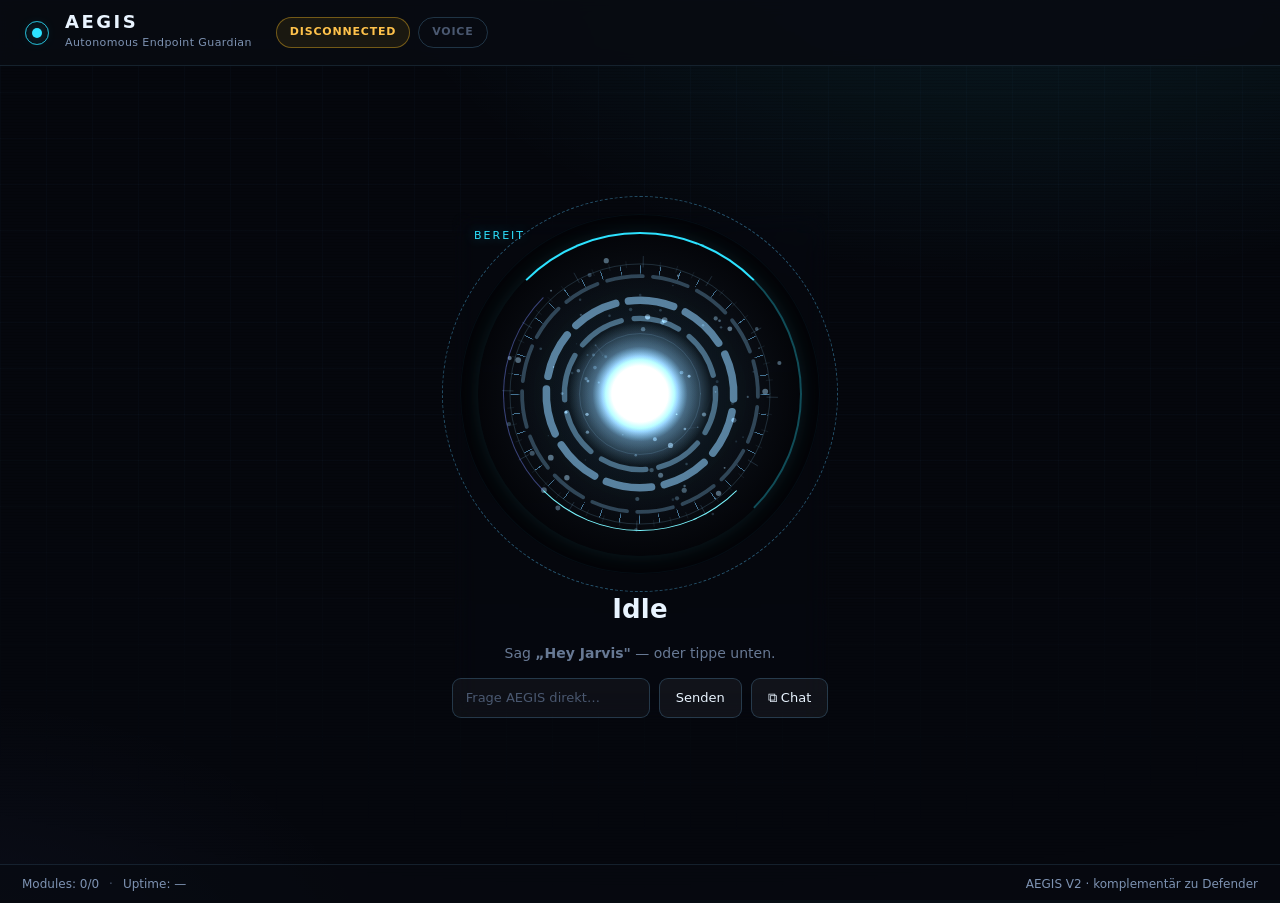
==== aegis2/ui/web/index.html @ 2401f527 "v2.6.16: Vitals nicht mehr kosmetisch wackeln lassen (war unehrlich) Die System-Vitals hatten ein zu" ====
<!DOCTYPE html>
<html lang="de">
<head>
<meta charset="utf-8">
<title>AEGIS</title>
<meta name="viewport" content="width=device-width, initial-scale=1">
<!--
  CSP lockdown: nur lokale Skripte/Styles/Images. Kein Remote-Fetch.
  Hinweis: 'frame-ancestors' wirkt nur als HTTP-Header (vom QtWebEngine
  oder einem Server gesetzt), nicht als <meta> — daher hier weggelassen.
  'file:' ist drin für lokales Browser-Preview (außerhalb der WebView),
  in der echten WebView läuft index.html aus QRC und 'file:' wird nicht
  benötigt.
-->
<meta http-equiv="Content-Security-Policy" content="
  default-src 'none';
  script-src 'self' qrc: file:;
  style-src  'self' 'unsafe-inline' file:;
  img-src    'self' data: blob: file:;
  font-src   'self' data:;
  connect-src 'self' qrc:;
  base-uri 'none';
  form-action 'none';
">
<meta http-equiv="X-Content-Type-Options" content="nosniff">
<meta name="referrer" content="no-referrer">
<link rel="stylesheet" href="style.css?v=273">
<link rel="stylesheet" href="mobile_fix.css?v=5">
<script src="qrc:///qtwebchannel/qwebchannel.js"></script>
</head>
<body class="mode-orb">

<!-- ===== Erststart-Overlay: Modell-Laden mit Fortschritt (sichtbar NUR wenn Modelle fehlen) ===== -->
<div id="boot-overlay" hidden>
  <div class="boot-card">
    <div class="boot-ring" aria-hidden="true"></div>
    <div class="boot-title">AEGIS startet</div>
    <div class="boot-stage" id="boot-stage">Initialisiere …</div>
    <div class="boot-track"><div class="boot-bar" id="boot-bar"></div></div>
    <div class="boot-pct" id="boot-pct"></div>
    <div class="boot-hint">Beim ersten Start lade ich meine KI-Modelle. Danach starte ich
      einmal sauber neu — du musst nichts tun.</div>
  </div>
</div>

<div id="app">

  <!-- ===== Header ===== -->
  <header class="topbar">
    <div class="brand">
      <div class="brand-mark" aria-hidden="true">
        <span class="mark-pulse"></span>
        <span class="mark-pulse mark-pulse-delay"></span>
        <span class="mark-core"></span>
      </div>
      <div class="brand-text">
        <h1>AEGIS</h1>
        <span class="muted">Autonomous Endpoint Guardian</span>
      </div>
    </div>

    <nav class="tabs dock" role="tablist">
      <button class="tab is-active" data-tab="voice" title="Assistent — Orb-Heimansicht">◎ Assistent</button>
      <button class="tab" data-tab="dashboard" title="Dashboard & Vitals">▤ Dashboard</button>
      <button class="tab" data-tab="threats" title="Bedrohungen">⚠ Threats</button>
      <button class="tab" data-tab="scan" title="System-Scan">◴ Scan</button>
      <button class="tab" data-tab="quarantine" title="Quarantäne">⛓ Quarantine</button>
      <button class="tab" data-tab="network" title="Netzwerk">⇄ Network</button>
      <button class="tab" data-tab="sentinel" title="USB / Sentinel">⛨ Sentinel</button>
      <button class="tab" data-tab="memory" title="Gedächtnis">◈ Memory</button>
      <button class="tab" data-tab="settings" title="Einstellungen">⚙ Settings</button>
    </nav>

    <div class="status-cluster">
      <div id="conn-pill" class="pill pill-warn">DISCONNECTED</div>
      <div id="integrity-pill" class="pill pill-mute" title="Selbst-Integrität: prüft, ob die AEGIS.exe unverändert ist">⛨ …</div>
      <div id="voice-pill" class="pill pill-mute" title="Wake-word listener">VOICE</div>
    </div>
  </header>

  <!-- ===== Views ===== -->
  <main class="views">

    <!-- Dashboard -->
    <section class="view" data-view="dashboard">
      <div class="hud-hero">
        <div class="reactor" aria-hidden="true"><i class="r3"></i><i class="r1"></i><i class="r2"></i><i class="core"></i></div>
        <div class="hud-hero-text">
          <div class="hud-hero-title">SYSTEM <span class="hud-on">ONLINE</span></div>
          <div class="hud-hero-sub">AEGIS · Autonomous Endpoint Guardian — Echtzeit-Schutz aktiv, KI bereit</div>
          <div class="hud-bar"><span></span></div>
        </div>
        <div class="hud-clock" aria-hidden="true">
          <div class="hud-time mono" id="hud-time">--:--:--</div>
          <div class="hud-date mono" id="hud-date">—</div>
          <div class="hud-meta mono">⛨ SECURE · 🔒 ENCRYPTED</div>
        </div>
      </div>
      <div class="card vitals-card">
        <div class="card-head"><h2>System Vitals</h2><span class="muted mono">● live</span></div>
        <div class="vitals">
          <div class="vital" data-vital="schutz"><span class="vital-label">Schutz-Kern</span><span class="vital-bar"><i></i></span><span class="vital-val mono">—</span></div>
          <div class="vital" data-vital="wacht"><span class="vital-label">Wachsamkeit</span><span class="vital-bar"><i></i></span><span class="vital-val mono">—</span></div>
          <div class="vital" data-vital="wissen"><span class="vital-label">Wissens-Index</span><span class="vital-bar"><i></i></span><span class="vital-val mono">—</span></div>
          <div class="vital" data-vital="netz"><span class="vital-label">Netz-Aktivität</span><span class="vital-bar"><i></i></span><span class="vital-val mono">—</span></div>
          <div class="vital" data-vital="bedrohung"><span class="vital-label">Bedrohungslage</span><span class="vital-bar"><i></i></span><span class="vital-val mono">—</span></div>
        </div>
      </div>
      <div class="stat-grid">
        <div class="stat-tile">
          <div class="stat-label">Events / 24h</div>
          <div class="stat-value" id="stat-events">—</div>
        </div>
        <div class="stat-tile">
          <div class="stat-label">Threats / 24h</div>
          <div class="stat-value stat-warn" id="stat-threats">—</div>
        </div>
        <div class="stat-tile">
          <div class="stat-label">Quarantine pending</div>
          <div class="stat-value" id="stat-pending">—</div>
        </div>
        <div class="stat-tile">
          <div class="stat-label">Domains blocked</div>
          <div class="stat-value stat-ok" id="stat-domains">—</div>
        </div>
      </div>

      <div class="card" id="dev-card">
        <div class="card-head">
          <h2>Meine Entwicklung</h2>
          <span class="muted" id="dev-since">Lernstand …</span>
        </div>
        <ul class="dev-list" id="dev-list">
          <li class="empty">Lade Lernstand …</li>
        </ul>
      </div>

      <div class="card debug-card">
        <div class="card-head">
          <h2>Live Debug Stream</h2>
          <div class="debug-controls">
            <span class="muted" id="debug-rate">0 ev/s · 0 frames</span>
            <select id="debug-sev" title="Min severity">
              <option value="">all</option>
              <option value="INFO">INFO+</option>
              <option value="WARN">WARN+</option>
              <option value="THREAT">THREAT+</option>
              <option value="CRITICAL">CRITICAL</option>
            </select>
            <select id="debug-source" title="Source module">
              <option value="">all sources</option>
            </select>
            <input id="debug-search" placeholder="grep…">
            <button class="btn-ghost" id="debug-pause" title="Pause auto-scroll">⏸</button>
            <button class="btn-ghost" id="debug-clear" title="Clear stream">⌫</button>
            <button class="btn-ghost" id="debug-copy" title="Copy visible">⧉</button>
          </div>
        </div>
        <pre class="debug-log" id="debug-log" tabindex="0"></pre>
      </div>

      <div class="card">
        <div class="card-head">
          <h2>Recent Threats</h2>
          <button class="btn-ghost" id="threats-clear">Clear view</button>
        </div>
        <ol class="thread" id="threats-list">
          <li class="empty">Noch keine Bedrohungen registriert.</li>
        </ol>
      </div>
    </section>

    <!-- Threats -->
    <section class="view" data-view="threats">
      <div class="card">
        <div class="card-head">
          <h2>Event Stream</h2>
          <div class="filters">
            <select id="filter-severity">
              <option value="">All severities</option>
              <option value="INFO">Info</option>
              <option value="WARN">Warn</option>
              <option value="THREAT">Threat</option>
              <option value="CRITICAL">Critical</option>
            </select>
            <select id="filter-category">
              <option value="">All categories</option>
              <option value="FILE">File</option>
              <option value="PROCESS">Process</option>
              <option value="NETWORK">Network</option>
              <option value="URL">URL</option>
              <option value="DNS">DNS</option>
              <option value="SYSTEM">System</option>
            </select>
            <input id="filter-search" placeholder="Suche…">
          </div>
        </div>
        <ol class="thread thread-tight" id="events-list"></ol>
      </div>
    </section>

    <!-- Full-System-Scan -->
    <section class="view" data-view="scan">
      <div class="card">
        <div class="card-head">
          <h2>Full-System-Scan</h2>
          <div class="scan-controls">
            <button class="btn btn-primary" id="scan-start">▶ Scan starten</button>
            <button class="btn-ghost" id="scan-cancel" disabled>■ Abbrechen</button>
            <select id="scan-filter-verdict">
              <option value="">alle Verdicts</option>
              <option value="block">nur BLOCK</option>
              <option value="warn">nur WARN</option>
              <option value="unknown">nur UNKNOWN</option>
              <option value="clean">nur CLEAN</option>
            </select>
            <select id="scan-filter-kind">
              <option value="">alle Locations</option>
              <option value="registry_run">Registry Run</option>
              <option value="startup_folder">Startup</option>
              <option value="scheduled_task">Scheduled Task</option>
              <option value="service">Service</option>
              <option value="temp">Temp/AppData</option>
              <option value="browser_ext">Browser-Extension</option>
              <option value="wmi_subscription">WMI Subscription</option>
            </select>
          </div>
        </div>

        <div class="scan-progress">
          <div class="scan-bar"><div class="scan-bar-fill" id="scan-bar-fill"></div></div>
          <div class="scan-stats">
            <span><b id="scan-stat-total">0</b> items</span>
            <span class="stat-threat"><b id="scan-stat-block">0</b> block</span>
            <span class="stat-warn"><b id="scan-stat-warn">0</b> warn</span>
            <span class="muted"><b id="scan-stat-locs">0</b> Locations</span>
            <span class="muted" id="scan-stat-phase">—</span>
          </div>
        </div>

        <table class="table table-scan">
          <thead>
            <tr>
              <th style="width:90px">Verdict</th>
              <th style="width:140px">Location</th>
              <th>Name</th>
              <th>Value / Path</th>
              <th>Reasons</th>
              <th style="width:80px">Action</th>
            </tr>
          </thead>
          <tbody id="scan-tbody">
            <tr class="empty"><td colspan="6">Noch kein Scan gelaufen. Knopf oben.</td></tr>
          </tbody>
        </table>
      </div>
    </section>

    <!-- Quarantine -->
    <section class="view" data-view="quarantine">
      <div class="card">
        <div class="card-head"><h2>Quarantine</h2><button class="btn-ghost btn-sm" id="quar-reload">↻ Aktualisieren</button></div>
        <table class="table">
          <thead>
            <tr><th>Datei</th><th>Hash</th><th>Reason</th><th>Quarantined</th><th></th></tr>
          </thead>
          <tbody id="quarantine-tbody">
            <tr class="empty"><td colspan="5">Pending: 0</td></tr>
          </tbody>
        </table>
      </div>
    </section>

    <!-- Network -->
    <section class="view" data-view="network">
      <div class="card">
        <div class="card-head">
          <h2>Live Network</h2>
          <input id="net-search" placeholder="Prozess / IP / Port">
        </div>
        <table class="table table-network">
          <thead>
            <tr><th>Prozess</th><th>PID</th><th>Aktiv</th><th>Unique</th><th>Top Remote</th><th>Listen</th></tr>
          </thead>
          <tbody id="net-tbody"></tbody>
        </table>
      </div>
    </section>

    <!-- Sentinel (Phase 5 — Driver / USB / Keylog) -->
    <section class="view" data-view="sentinel">
      <div class="sentinel-grid">

        <!-- ---------- Drivers ---------- -->
        <div class="card">
          <div class="card-head">
            <h2>Kernel-Driver</h2>
            <button class="btn btn-ghost btn-sm" id="driver-rescan">Rescan</button>
          </div>
          <p class="muted" style="margin:0 0 12px;">
            Unsigned/Expired/Hash-mismatched Treiber werden hier gelistet.
            Drittanbieter-Driver werden 1x bei erster Sichtung gemeldet.
          </p>
          <table class="table table-driver">
            <thead>
              <tr>
                <th>Name</th>
                <th>Status</th>
                <th>Signer</th>
                <th>State</th>
              </tr>
            </thead>
            <tbody id="driver-tbody">
              <tr><td colspan="4" class="muted">Lade…</td></tr>
            </tbody>
          </table>
        </div>

        <!-- ---------- USB ---------- -->
        <div class="card">
          <div class="card-head">
            <h2>USB-Devices</h2>
            <span class="muted" id="usb-count">—</span>
          </div>
          <p class="muted" style="margin:0 0 12px;">
            BadUSB/Rubber-Ducky-Verdacht bei Composite-Devices (Storage+Keyboard).
            VID/PID-Blocklist: <strong id="usb-blocklist-count">0</strong> Einträge.
          </p>
          <table class="table table-usb">
            <thead>
              <tr>
                <th>Name</th>
                <th>Class</th>
                <th>VID:PID</th>
                <th></th>
              </tr>
            </thead>
            <tbody id="usb-tbody">
              <tr><td colspan="4" class="muted">Lade…</td></tr>
            </tbody>
          </table>
          <div class="usb-blocker">
            <input id="usb-block-vid" placeholder="VID (z.B. 046D)" maxlength="4">
            <input id="usb-block-pid" placeholder="PID (z.B. C534)" maxlength="4">
            <button class="btn btn-ghost btn-sm" id="usb-block-add">Blocken</button>
          </div>
        </div>

        <!-- ---------- Keylog ---------- -->
        <div class="card">
          <div class="card-head">
            <h2>Keylogger-Detection</h2>
            <span class="muted" id="keylog-suspect-count">0 suspects</span>
          </div>
          <p class="muted" style="margin:0 0 12px;">
            Heuristik: Hidden+Persistent Prozesse mit Input-Relevanz.
            Eigene Prozess-Namen können auf Blocklist gesetzt werden.
          </p>
          <ul class="suspect-list" id="keylog-tbody">
            <li class="muted">Lade…</li>
          </ul>
          <div class="keylog-blocker">
            <input id="keylog-add-name" placeholder="Prozess-Name (z.B. badtool.exe)" maxlength="64">
            <button class="btn btn-ghost btn-sm" id="keylog-add-btn">Blocken</button>
          </div>
        </div>

      </div>
    </section>

    <!-- Voice / Cognition — Orb-Heimansicht (Single-Screen-Default) -->
    <section class="view is-active" data-view="voice">
      <div class="card cognition-hero">
        <div class="brain-stage" id="brain-stage">
          <canvas id="brain-canvas" aria-label="AEGIS Cognition Sphere"></canvas>
          <span class="orb-ticks" aria-hidden="true"></span>
          <span class="orb-ring r-dash" aria-hidden="true"></span>
          <span class="orb-ring r-seg" aria-hidden="true"></span>
          <span class="orb-ring r-seg2" aria-hidden="true"></span>
          <div class="brain-overlay" id="brain-overlay">
            <span class="brain-overlay-label">COGNITION</span>
          </div>
        </div>
        <div class="voice-state">
          <h2 id="voice-status">Idle</h2>
          <p class="muted">Sag <strong>„Hey Jarvis"</strong> — oder tippe unten.</p>
          <div class="voice-history" id="voice-history"></div>
          <div class="voice-transcript" id="voice-transcript">—</div>
          <div class="voice-input">
            <input id="voice-text" placeholder="Frage AEGIS direkt…">
            <button class="btn" id="voice-send">Senden</button>
            <button class="btn" id="voice-stop" title="Sprachausgabe abbrechen" style="display:none;">⏹</button>
            <button class="btn" id="chat-copy-all" title="Ganzen Chat kopieren">⧉ Chat</button>
          </div>
        </div>
      </div>
      <div class="card">
        <div class="card-head"><h2>Verfügbare Kommandos</h2></div>
        <ul class="cmd-list">
          <li><kbd>"öffne youtube.com"</kbd> · <kbd>"öffne discord"</kbd> — Website/App öffnen oder nach vorne holen</li>
          <li><kbd>"beende spotify"</kbd> — laufende App schließen</li>
          <li><kbd>"spiele <i>…</i>"</kbd> — Spotify-Link/Song abspielen · <kbd>"stoppe die musik"</kbd> · <kbd>"nächster song"</kbd></li>
          <li><kbd>"suche auf spotify <i>musik</i>"</kbd> — direkt in Spotify/YouTube suchen</li>
          <li><kbd>"lerne: <i>…</i>"</kbd> — mit Wissen füttern · <kbd>"was ist <i>…</i>"</kbd> — schlägt selbst nach</li>
          <li><kbd>"lerne von <i>https://…</i>"</kbd> — aus einem Link lernen (Quelle wird geprüft)</li>
          <li><kbd>"speicher das als <i>name</i> <i>https://…</i>"</kbd> — Shortcut, später per <kbd>"spiele <i>name</i>"</kbd></li>
          <li><kbd>"merk dir, dass <i>…</i>"</kbd> — Fakt merken · <kbd>"vergiss alles"</kbd></li>
          <li><kbd>"was hast du gelernt"</kbd> — echte Erkenntnisse · <kbd>"was ist neu"</kbd> — Changelog</li>
          <li><kbd>"wie spät ist es"</kbd> · <kbd>"welches datum"</kbd> — aus der Systemzeit</li>
          <li><kbd>"wie viele CPU-Kerne"</kbd> · <kbd>"welche grafikkarte"</kbd> — Systeminfo</li>
          <li><kbd>"hör ab jetzt auf <i>Jarvis</i>"</kbd> — Weckwort · <kbd>"nenn mich SIR"</kbd> — Anrede</li>
          <li><kbd>"ollama pull qwen2.5:7b"</kbd> — Modell laden + aktivieren</li>
          <li><kbd>"status"</kbd> · <kbd>"scan"</kbd> · <kbd>"ist der scan fertig?"</kbd> · <kbd>"zeig bedrohungen"</kbd> · <kbd>"quarantäne"</kbd></li>
        </ul>
      </div>
      <div class="card">
        <div class="card-head"><h2>Lokale KI (Ollama)</h2>
          <span class="muted" id="ollama-status">—</span>
        </div>
        <p class="muted" style="margin:0 0 10px;">
          Für freie Konversation statt nur Befehle. Läuft <strong>komplett lokal</strong>,
          gratis, kein Schlüssel — keine Daten verlassen deinen PC. Das aktive Modell steht oben rechts.
        </p>
        <button class="btn" id="ollama-install">Lokale KI aktivieren</button>
        <div id="ollama-progress-wrap" style="display:none;margin-top:12px;">
          <div style="height:8px;background:rgba(255,255,255,.08);border-radius:5px;overflow:hidden;">
            <div id="ollama-bar" style="height:100%;width:0%;background:linear-gradient(90deg,#38bdf8,#818cf8);transition:width .3s;"></div>
          </div>
          <span class="muted" id="ollama-stage" style="font-size:12px;display:block;margin-top:6px;"></span>
        </div>
      </div>
    </section>

    <!-- Memory / Gedächtnis -->
    <section class="view" data-view="memory">
      <div class="card">
        <div class="card-head"><h2>Was AEGIS sich gemerkt hat</h2>
          <span class="muted" id="mem-count">—</span>
        </div>
        <p class="muted" style="margin:0 0 12px;">Dauerhaftes, lokales Gedächtnis — bleibt über Neustarts erhalten und verlässt deinen PC nie. Ändern per Sprache: „nenn mich …", „hör ab jetzt auf …", „merk dir, dass …", „vergiss alles".</p>
        <div id="mem-body" class="mem-body">lädt …</div>
      </div>
      <div class="card">
        <div class="card-head"><h2>AEGIS-Brain — Identität &amp; Regeln</h2>
          <span class="muted">wird bei jeder Antwort gelesen</span>
        </div>
        <p class="muted" style="margin:0 0 12px;">Dein „Brain": Identität, Prioritäten, Stimme und Regeln, die JARVIS bei <strong>jeder</strong> Antwort als Persönlichkeits-Vorgabe liest — so startet er nie bei null. Frei editierbar (Markdown). Die fest verdrahteten Sicherheitsregeln bleiben übergeordnet.</p>
        <textarea id="brain-text" class="brain-text" spellcheck="false" placeholder="lädt …"></textarea>
        <div style="margin-top:10px; display:flex; align-items:center; gap:12px;">
          <button class="btn" id="brain-save">Brain speichern</button>
          <span id="brain-status" class="muted"></span>
        </div>
      </div>
    </section>

    <!-- Vision-Thumbnail: klein oben links, zeigt live was AEGIS sieht ("was siehst du") -->
    <div id="vision-thumb" style="display:none">
      <div class="vthumb-head"><span>👁️ Was ich sehe</span><button id="vision-thumb-x" title="Schließen">✕</button></div>
      <img id="vision-thumb-img" alt="Bildschirm-Ausschnitt">
    </div>

    <!-- Vision-Embed: zeigt live, was AEGIS auf dem Bildschirm sieht ("was siehst du") -->
    <section class="view" data-view="vision">
      <div class="card">
        <div class="card-head"><h2>Was ich gerade sehe</h2></div>
        <img id="vision-img" alt="Bildschirm-Ausschnitt" style="width:100%;border-radius:10px;border:1px solid var(--line-2);display:block">
        <p class="muted" style="margin-top:10px;font-size:11.5px">Dieser Screenshot wurde lokal erkannt — meine Beschreibung steht im Chat. Nichts verlässt deinen PC.</p>
      </div>
    </section>

    <!-- Fähigkeiten-/Gedächtnis-Embed: "was kannst du" -->
    <section class="view" data-view="capabilities">
      <div class="card">
        <div class="card-head"><h2>Was AEGIS kann</h2></div>
        <div class="arch" style="grid-template-areas:none;grid-template-columns:1fr 1fr">
          <div class="arch-box"><b>🛡️ Sicherheit</b><span>System-Scan · Bedrohungen · Quarantäne · Echtzeit-Watcher (Prozess/Datei/Netzwerk) · Domain-Blocklist</span></div>
          <div class="arch-box"><b>👁️ Bildschirm sehen</b><span>«was ist das» / «was siehst du» — Screenshot erkennen + bei echter Gefahr warnen</span></div>
          <div class="arch-box"><b>🎙️ Stimme</b><span>«Hey Jarvis» · freihändig · Deutsch (Whisper auf GPU) · spricht zurück</span></div>
          <div class="arch-box"><b>🎵 Medien</b><span>Spotify/YouTube steuern · app-genaue Lautstärke · echter Play/Pause-Status</span></div>
          <div class="arch-box"><b>🌐 Browser</b><span>Tabs öffnen/fokussieren · «was läuft» · Risiko-Links blockieren</span></div>
          <div class="arch-box"><b>🧠 Wissen & Lernen</b><span>«lerne …» · «was ist …» · merkt sich Fakten · Auto-Research im Hintergrund</span></div>
          <div class="arch-box"><b>⚙️ System</b><span>Apps öffnen/schließen · Systeminfo · Embeds · Neustart</span></div>
          <div class="arch-box" style="border-color:var(--acc)"><b>📊 Mein Gedächtnis</b><span id="cap-mem">frag «was hast du gelernt» für Details.</span></div>
        </div>
      </div>
    </section>

    <!-- Architektur-Embed: "wie bist du aufgebaut" -->
    <section class="view" data-view="architecture">
      <div class="card">
        <div class="card-head"><h2>Wie AEGIS aufgebaut ist</h2></div>
        <div class="arch">
          <div class="arch-box arch-percept"><b>Wahrnehmung · Echtzeit</b><span>Prozess-, Datei- &amp; Netzwerk-Watcher · USB-Sentinel — sieht neue Dateien &amp; Prozesse sofort</span></div>
          <div class="arch-box arch-observe"><b>Beobachtbarkeit</b><span>Live-Ereignisse · Status / Lagebericht · Protokolle</span></div>
          <div class="arch-box arch-protect"><b>Schutz · Guardrails</b><span>Blocklist · Quarantäne · Self-Protect · Capability-Gate</span></div>
          <div class="arch-box arch-voice"><b>Stimme &amp; Interaktion</b><span>Whisper-STT (GPU) · edge-TTS · Weckwort · Intent-Router</span></div>
          <div class="arch-core"><span class="arch-core-l">AEGIS</span><span class="arch-core-s">Agentic Core</span></div>
          <div class="arch-box arch-tools"><b>KI &amp; Werkzeuge</b><span>Ollama · Gemma 3 · Browser-Control · Media-Steuerung (SMTC)</span></div>
          <div class="arch-box arch-memory"><b>Gedächtnis &amp; Wissen</b><span>RAG-Wissensbasis · Fakten-Memory · Brain (Persona) · Auto-Research</span></div>
        </div>
        <p class="muted" style="margin-top:14px;font-size:11.5px">Lokal auf deinem PC · komplementär zu Windows Defender. Dieses Embed kannst du ziehen &amp; skalieren — und es leuchtet, wenn ich spreche.</p>
      </div>
    </section>

    <!-- Settings -->
    <section class="view" data-view="settings">
      <div class="card">
        <div class="card-head"><h2>Keys & Integrations</h2></div>
        <div class="form-row">
          <label>VirusTotal API-Key</label>
          <input type="password" id="vt-key" placeholder="optional">
          <div style="margin-top:6px;">
            <button class="btn-ghost" id="vt-test">Key testen</button>
            <span id="vt-status" class="muted"></span>
          </div>
        </div>
        <div class="form-row">
          <label>Anthropic (Claude) API-Key</label>
          <input type="password" id="claude-key" placeholder="sk-ant-…  (DPAPI-encrypted at rest)">
        </div>
        <div class="form-row">
          <label>Picovoice (Wake-Word) Access-Key</label>
          <input type="password" id="pv-key" placeholder="optional">
        </div>
      </div>

      <div class="card">
        <div class="card-head"><h2>Monitoring</h2></div>
        <div class="form-row">
          <label>Auto-Quarantine neue EXEs</label>
          <input type="checkbox" id="auto-q" checked>
        </div>
        <div class="form-row">
          <label>Wake-Word aktiv</label>
          <input type="checkbox" id="wake-active" checked>
        </div>
        <div class="form-row">
          <label>Cloud-STT erlauben (Voice -> Anthropic)</label>
          <input type="checkbox" id="cloud-stt">
        </div>
      </div>

      <div class="card">
        <div class="card-head"><h2>Sprachausgabe</h2></div>
        <div class="form-row">
          <label>Sprachausgabe aktiv (AEGIS spricht)</label>
          <input type="checkbox" id="tts-enabled" checked>
        </div>
        <div class="form-row">
          <label>Freihändig „Hey Jarvis" — reden ohne Knopf (Mikro lauscht lokal)</label>
          <input type="checkbox" id="wake-jarvis">
        </div>
        <div class="form-row">
          <label>Gesprächsmodus — nach einer Antwort kurz weiterhören (Folgefrage ohne „Hey Jarvis")</label>
          <input type="checkbox" id="conv-followup" checked>
        </div>
        <div class="form-row">
          <label>AEGIS-Stimme (neuronal &amp; gratis, online — „System-Stimme" läuft offline)</label>
          <select id="tts-voice">
            <option value="de-DE-ConradNeural">Conrad — männlich, ruhig</option>
            <option value="de-DE-SeraphinaMultilingualNeural">Seraphina — weiblich, sehr natürlich</option>
            <option value="de-DE-FlorianMultilingualNeural">Florian — männlich, locker</option>
            <option value="de-DE-KatjaNeural">Katja — weiblich, klar</option>
            <option value="de-DE-AmalaNeural">Amala — weiblich, warm</option>
            <option value="de-DE-KillianNeural">Killian — männlich, jung</option>
            <option value="de-AT-JonasNeural">Jonas — männlich, österreichisch</option>
            <option value="de-AT-IngridNeural">Ingrid — weiblich, österreichisch</option>
            <option value="de-CH-JanNeural">Jan — männlich, schweizerisch</option>
            <option value="de-CH-LeniNeural">Leni — weiblich, schweizerisch</option>
            <option value="sapi">System-Stimme (offline, ohne edge-tts)</option>
          </select>
        </div>
        <div class="form-row">
          <label>Stimme anhören</label>
          <button class="btn btn-sm" id="tts-test">▶ Test</button>
        </div>
      </div>

      <details class="card">
        <summary class="card-head" style="cursor:pointer;list-style:none;user-select:none">
          <h2>KI-Modell / Backend <span class="muted" style="font-weight:400;text-transform:none;letter-spacing:0">— erweitert, optional</span></h2></summary>
        <p class="muted" style="margin:10px 0 12px;">
          AEGIS wählt automatisch das beste verfügbare lokale Modell — normalerweise musst du hier
          nichts einstellen. Nur ändern, wenn du bewusst ein anderes Backend nutzen willst:
          <strong>LM Studio, llama.cpp, vLLM, Jan, LocalAI</strong> … oder eine Cloud-API
          (Adresse + Modellname, ggf. Schlüssel).
        </p>
        <div class="form-row">
          <label>Backend</label>
          <select id="llm-provider">
            <option value="ollama">Ollama (lokal, Standard)</option>
            <option value="openai_compatible">OpenAI-kompatibel (LM Studio / llama.cpp / vLLM / Cloud)</option>
          </select>
        </div>
        <div class="form-row">
          <label>Adresse (nur OpenAI-kompatibel) — z. B. http://localhost:1234</label>
          <input type="text" id="llm-base-url" placeholder="http://localhost:1234" autocomplete="off" spellcheck="false">
        </div>
        <div class="form-row">
          <label>Modell — z. B. qwen3:8b · llama-3.1-8b</label>
          <input type="text" id="llm-model" placeholder="qwen3:8b" autocomplete="off" spellcheck="false">
        </div>
        <div class="form-row">
          <label>API-Schlüssel (nur Cloud; lokal leer lassen)</label>
          <input type="password" id="llm-key" placeholder="leer = nicht nötig" autocomplete="off">
        </div>
        <div class="form-row">
          <label>&nbsp;</label>
          <button class="btn btn-sm" id="llm-save">Backend speichern</button>
        </div>
      </details>

      <div class="card">
        <div class="card-head"><h2>Handy-Ansicht (live vom Smartphone)</h2></div>
        <p class="muted" style="margin:0 0 12px;">
          Sieh und <strong>steuere</strong> AEGIS vom Handy: Status, Ereignisse, Chat und
          sichere Befehle (Scan/Quarantäne). Per geheimem Token gesichert, gefährliche Aktionen
          gesperrt. Standardmäßig aus.
        </p>
        <div class="form-row">
          <label>Handy-Ansicht aktivieren (gleiches WLAN)</label>
          <input type="checkbox" id="mobile-view">
        </div>
        <div class="form-row" id="mobile-url-row" style="display:none">
          <label>Adresse fürs WLAN (antippen = markieren)</label>
          <input type="text" id="mobile-url" readonly onclick="this.select()" style="font-size:12px" spellcheck="false">
        </div>
        <div class="form-row">
          <label>Von überall erreichbar (mobile Daten / fremdes WLAN — sicherer Tunnel)</label>
          <input type="checkbox" id="mobile-remote">
        </div>
        <div class="form-row" id="mobile-remote-url-row" style="display:none">
          <label>Öffentliche Adresse — von überall (ändert sich bei jedem Neustart)</label>
          <input type="text" id="mobile-remote-url" readonly onclick="this.select()" style="font-size:12px" spellcheck="false">
        </div>
      </div>

      <div class="card">
        <div class="card-head"><h2>Autonome Aktionen</h2></div>
        <p class="muted" style="margin:0 0 12px;">
          Jede dieser Aktionen verlangt deine explizite Zustimmung in der
          <strong>Consent-Queue</strong>. Keine Hintergrund-Ausführung ohne Approval.
        </p>
        <div class="form-row">
          <label>Web-Search erlauben (Brain darf recherchieren)</label>
          <input type="checkbox" id="allow-websearch">
        </div>
        <div class="form-row">
          <label>Shell-Commands erlauben (Brain darf System-Tasks ausführen)</label>
          <input type="checkbox" id="allow-shell">
        </div>
        <div class="form-row">
          <label>Self-Learning erlauben (Brain schreibt nach AEGIS_LEARNINGS)</label>
          <input type="checkbox" id="allow-learning" checked>
        </div>
        <div class="form-row">
          <label>Consent-TTL (Standard, in Minuten)</label>
          <input type="text" id="consent-ttl" value="10" style="width:100px;">
        </div>
        <button class="btn" id="save-settings">Speichern</button>
      </div>

      <div class="card">
        <div class="card-head"><h2>Autonomie-Stufe</h2>
          <span class="muted" id="autonomy-status">—</span>
        </div>
        <p class="muted" style="margin:0 0 12px;">
          Wie eigenständig AEGIS handeln darf. Höhere Stufen verlangen den Owner-Pin
          und laufen mit Zeitlimit. Eine kritische Bedrohung schaltet automatisch auf
          «Vorschlagen» zurück.
        </p>
        <div class="form-row">
          <label>Owner-Pin / Passwort (4–64 Zeichen)</label>
          <input type="password" id="autonomy-pin" autocomplete="off" placeholder="Pin oder Passwort" style="width:200px;">
        </div>
        <div class="form-row">
          <label>Altes Passwort (nur zum Ändern)</label>
          <input type="password" id="autonomy-oldpin" autocomplete="off" placeholder="—" style="width:200px;">
        </div>
        <div class="form-row">
          <label>Stufe</label>
          <select id="autonomy-level" style="width:230px;">
            <option value="0">OFF — nichts</option>
            <option value="1">OBSERVE — nur beobachten</option>
            <option value="2">SUGGEST — vorschlagen (Consent)</option>
            <option value="3">AUTO — Whitelist automatisch</option>
            <option value="4">FULL — alles außer Blacklist</option>
          </select>
        </div>
        <div class="form-row">
          <label>Zeitlimit (Min., nur AUTO/FULL)</label>
          <input type="text" id="autonomy-ttl" value="60" style="width:100px;">
        </div>
        <div style="display:flex;gap:8px;flex-wrap:wrap;margin-top:4px;">
          <button class="btn" id="autonomy-apply">Stufe setzen</button>
          <button class="btn btn-sm" id="autonomy-setpin">Pin setzen / ändern</button>
          <button class="btn btn-sm" id="autonomy-stop">Session beenden</button>
        </div>
        <p class="muted" id="autonomy-hint" style="margin:10px 0 0;font-size:12px;"></p>
      </div>

      <div class="card">
        <div class="card-head"><h2>System</h2>
          <span class="muted" id="system-status">Steuerung in der App — keine Skripte</span>
        </div>
        <p class="muted" style="margin:0 0 12px;">
          Alles direkt hier: Neustart, Autostart, Integritäts-Baseline und Einrichtung.
        </p>
        <div style="display:flex;gap:8px;flex-wrap:wrap;">
          <button class="btn" id="sys-restart">AEGIS neu starten</button>
          <button class="btn btn-sm" id="sys-autostart-on">Autostart EIN</button>
          <button class="btn btn-sm" id="sys-autostart-off">Autostart AUS</button>
          <button class="btn btn-sm" id="sys-repin">Integrität neu pinnen</button>
          <button class="btn btn-sm" id="sys-setup">Einrichtung / Reparatur</button>
        </div>
        <p class="muted" id="system-hint" style="margin:10px 0 0;font-size:12px;"></p>
      </div>

      <div class="card">
        <div class="card-head">
          <h2>Pending Consents</h2>
          <span class="muted" id="consent-count">0</span>
        </div>
        <div id="consent-list" class="consent-list">
          <div class="empty">Keine offenen Anfragen.</div>
        </div>
      </div>
    </section>

  </main>

  <footer class="bottombar">
    <span id="footer-modules">Modules: 0/0</span>
    <span class="sep">·</span>
    <span id="footer-uptime">Uptime: —</span>
    <span class="grow"></span>
    <span class="muted">AEGIS V2 · komplementär zu Defender</span>
  </footer>

  <!-- ===== Update Dialog (overlay) ===== -->
  <div id="update-modal" class="modal-backdrop" hidden aria-hidden="true">
    <div class="modal-card" role="dialog" aria-labelledby="update-title" aria-modal="true">
      <header class="modal-head">
        <div class="modal-head-icon" id="update-icon">⬇</div>
        <div class="modal-head-text">
          <h2 id="update-title">Update verfügbar</h2>
          <span class="muted" id="update-subtitle">—</span>
        </div>
        <button class="modal-close" id="update-close" aria-label="Schließen">×</button>
      </header>

      <div class="modal-body">
        <!-- Signature panel -->
        <div class="sig-panel" id="sig-panel">
          <div class="sig-icon" id="sig-icon" aria-hidden="true">✓</div>
          <div class="sig-text">
            <strong id="sig-headline">Cryptographic verification</strong>
            <span class="muted" id="sig-detail">—</span>
          </div>
        </div>

        <!-- Version / Size / Time grid -->
        <div class="update-meta">
          <div class="meta-cell">
            <span class="meta-label">Version</span>
            <span class="meta-value" id="update-version">—</span>
          </div>
          <div class="meta-cell">
            <span class="meta-label">Größe</span>
            <span class="meta-value" id="update-size">—</span>
          </div>
          <div class="meta-cell">
            <span class="meta-label">SHA-256</span>
            <span class="meta-value mono" id="update-sha">—</span>
          </div>
        </div>

        <!-- Changelog -->
        <div class="changelog-block">
          <span class="meta-label">Release notes</span>
          <pre class="changelog" id="update-changelog">—</pre>
        </div>
      </div>

      <footer class="modal-foot">
        <button class="btn btn-ghost" id="update-skip" title="Diese Version nicht anzeigen">
          Überspringen
        </button>
        <button class="btn btn-ghost" id="update-later" title="In 24h erneut fragen">
          Später
        </button>
        <button class="btn btn-primary" id="update-install">
          Jetzt installieren
        </button>
      </footer>

      <!-- Progress overlay (during install) -->
      <div class="modal-progress" id="update-progress" hidden>
        <div class="spinner" aria-hidden="true"></div>
        <div class="progress-text" id="update-progress-text">Installation läuft…</div>
        <div class="muted" id="update-progress-detail">Service wird gestoppt</div>
      </div>
    </div>
  </div>
</div>

<script src="three.min.js"></script>
<script src="brain-gl.js?v=253"></script>
<script src="brain.js?v=251"></script>
<script src="app.js?v=244"></script>
<script src="updater.js?v=251"></script>
<script src="sentinel.js?v=250"></script>
    <script src="dashboard.js?v=244"></script>
    <script src="panels.js?v=264"></script>
    <script src="embeds.js?v=2"></script>
</body>
</html>
---- aegis2/ui/web/style.css ----
/* ============================================================
   AEGIS V2 — Security-Ops Dark Glass (v2.1.0)
   ============================================================ */
:root{
  /* JARVIS-HUD: tiefes Navy-Schwarz + Arc-Reactor-Cyan */
  --bg:#05070d; --bg2:#080c15; --bg3:#0b111d; --bg-ink:#02040a;
  --panel:rgba(140,190,255,.045); --panel-2:rgba(140,190,255,.07);
  --line:rgba(120,200,255,.12); --line-2:rgba(120,200,255,.22); --bracket:rgba(60,230,255,.55);
  --txt:#e9f4ff; --muted:#7e93b3; --dim:#4a5870;
  --acc:#2de2ff; --acc2:#7af6ff; --acc-deep:#0a6f8a; --acc-ice:#a9b9ff;
  --glow:rgba(45,226,255,.40); --glow-soft:rgba(45,226,255,.12); --glow-strong:rgba(45,226,255,.65);
  --ok:#36e0a0; --warn:#ffc24b; --threat:#ff8a3d; --crit:#ff5470; --quar:#b694ff;
  --r:13px; --r-sm:9px; --r-xs:6px;
  --fs:ui-sans-serif,system-ui,"Segoe UI",Roboto,Inter,sans-serif;
  --fm:ui-monospace,"Cascadia Code","Consolas",monospace;
  --fd:"Segoe UI",system-ui,ui-sans-serif,sans-serif;
}
*{box-sizing:border-box}
html,body{margin:0;height:100%}
body{
  background:
    radial-gradient(1100px 620px at 80% -10%, rgba(45,226,255,.10), transparent 60%),
    radial-gradient(820px 540px at -5% 110%, rgba(122,140,255,.06), transparent 55%),
    var(--bg);
  color:var(--txt); font-family:var(--fs); font-size:14px; line-height:1.5;
  -webkit-font-smoothing:antialiased;
}
/* fixes HUD-Feld: feines Tech-Gitter + CRT-Scanlines + Vignette, hinter allem */
body::before{
  content:""; position:fixed; inset:0; z-index:0; pointer-events:none; opacity:.7;
  background:
    linear-gradient(rgba(120,200,255,.035) 1px, transparent 1px) 0 0/46px 46px,
    linear-gradient(90deg, rgba(120,200,255,.035) 1px, transparent 1px) 0 0/46px 46px,
    repeating-linear-gradient(0deg, rgba(0,0,0,.16) 0 1px, transparent 1px 3px);
  -webkit-mask:radial-gradient(130% 100% at 50% 0%, #000 55%, transparent 100%);
  mask:radial-gradient(130% 100% at 50% 0%, #000 55%, transparent 100%);
}
#app{display:flex; flex-direction:column; min-height:100vh; position:relative; z-index:1}
.muted{color:var(--muted)} .mono{font-family:var(--fm)}
h1,h2,h3{margin:0; font-weight:600; letter-spacing:.2px}
::selection{background:rgba(56,189,248,.28)}

/* ---------- scrollbars ---------- */
*::-webkit-scrollbar{width:10px;height:10px}
*::-webkit-scrollbar-thumb{background:rgba(255,255,255,.10);border-radius:8px;border:2px solid transparent;background-clip:content-box}
*::-webkit-scrollbar-thumb:hover{background:rgba(255,255,255,.2);background-clip:content-box}
*::-webkit-scrollbar-track{background:transparent}

/* ---------- topbar ---------- */
.topbar{
  display:flex; align-items:center; gap:24px; padding:13px 22px;
  background:linear-gradient(180deg,rgba(13,19,32,.92),rgba(8,11,18,.72));
  border-bottom:1px solid var(--line); position:sticky; top:0; z-index:40;
}
.brand{display:flex; align-items:center; gap:13px}
.brand-mark{position:relative; width:30px; height:30px; flex:0 0 auto}
.mark-core{position:absolute; inset:10px; border-radius:50%; background:var(--acc); box-shadow:0 0 14px var(--glow)}
.mark-pulse{position:absolute; inset:3px; border-radius:50%; border:1.5px solid var(--acc); opacity:.5; animation:pulse 2.6s ease-out infinite}
.mark-pulse-delay{animation-delay:1.3s}
@keyframes pulse{0%{transform:scale(.5);opacity:.7}100%{transform:scale(1.25);opacity:0}}
.brand-text h1{font-size:18px; line-height:1; letter-spacing:2.5px}
.brand-text .muted{font-size:11px; letter-spacing:.4px}

.tabs{display:flex; gap:3px; flex:1; justify-content:center; flex-wrap:wrap}
.tab{
  appearance:none; background:transparent; border:1px solid transparent; color:var(--muted);
  font:inherit; font-size:12.5px; font-weight:500; letter-spacing:.6px; text-transform:uppercase;
  padding:8px 15px; border-radius:999px; cursor:pointer; transition:.16s;
}
.tab:hover{color:var(--txt); background:rgba(255,255,255,.04)}
.tab.is-active{color:#04141f; background:linear-gradient(180deg,var(--acc2),var(--acc)); box-shadow:0 0 22px var(--glow), inset 0 0 0 1px rgba(255,255,255,.25); border-color:transparent;
  clip-path:polygon(0 0,calc(100% - 9px) 0,100% 9px,100% 100%,9px 100%,0 calc(100% - 9px))}

.status-cluster{display:flex; gap:8px; align-items:center}
.pill{font-size:11px; font-weight:600; letter-spacing:.8px; padding:6px 13px; border-radius:999px; border:1px solid var(--line-2)}
.pill-ok{color:var(--ok); border-color:rgba(52,211,153,.4); background:rgba(52,211,153,.08); box-shadow:0 0 14px rgba(52,211,153,.14)}
.pill-warn{color:var(--warn); border-color:rgba(251,191,36,.4); background:rgba(251,191,36,.08)}
.pill-bad{color:#fca5a5; border-color:rgba(248,113,113,.5); background:rgba(248,113,113,.12); box-shadow:0 0 14px rgba(248,113,113,.2)}
.pill-mute{color:var(--dim)}
/* Entwicklungs-/Lern-Anzeige (Dashboard) */
.dev-list{list-style:none;margin:0;padding:0}
.dev-list li{display:flex;justify-content:space-between;align-items:baseline;gap:12px;padding:7px 2px;border-bottom:1px solid rgba(255,255,255,.05)}
.dev-list li:last-child{border-bottom:none}
.dev-list li.empty{justify-content:center;color:var(--dim);border:none}
.dev-label{color:var(--dim);font-size:13px}
.dev-val{font-variant-numeric:tabular-nums;font-weight:600;color:#dfe8f3;white-space:nowrap}
.dev-up{color:#37d39a;font-size:12px;font-weight:600;margin-left:8px}

/* ---------- views ---------- */
.views{flex:1; padding:22px; max-width:1320px; width:100%; margin:0 auto}
.view{display:none; animation:fade .25s ease} .view.is-active{display:block}
@keyframes fade{from{opacity:0;transform:translateY(6px)}to{opacity:1;transform:none}}

/* ---------- cards / glass ---------- */
.card{
  position:relative; background:var(--panel); border:1px solid var(--line); border-radius:var(--r);
  padding:18px 20px; margin-bottom:18px;
  backdrop-filter:blur(14px) saturate(1.15);
  box-shadow:0 10px 30px rgba(0,0,0,.35), inset 0 1px 0 rgba(255,255,255,.03);
}
.card-head{display:flex; align-items:center; justify-content:space-between; gap:12px; margin-bottom:14px}
.card-head h2{font-size:14px; font-weight:600; letter-spacing:.5px; text-transform:uppercase; color:#c6d4e8}

/* ---------- stat tiles ---------- */
.stat-grid{display:grid; grid-template-columns:repeat(auto-fit,minmax(180px,1fr)); gap:14px; margin-bottom:18px}
.stat-tile{
  position:relative; background:var(--panel); border:1px solid var(--line);
  border-radius:var(--r); padding:18px 20px; overflow:hidden;
  backdrop-filter:blur(12px) saturate(1.15);
  clip-path:polygon(0 0,calc(100% - 14px) 0,100% 14px,100% 100%,0 100%);
}
.stat-tile::before{content:""; position:absolute; left:0; top:0; bottom:0; width:3px; background:var(--acc); box-shadow:0 0 16px var(--glow)}
.stat-label{font-size:11.5px; letter-spacing:.6px; text-transform:uppercase; color:var(--muted); margin-bottom:8px}
.stat-value{font-size:30px; font-weight:700; font-family:var(--fm); letter-spacing:-.5px}
.stat-warn{color:var(--threat)} .stat-ok{color:var(--ok)}

/* ---------- buttons ---------- */
.btn,.btn-ghost{
  appearance:none; font:inherit; font-size:13px; font-weight:500; cursor:pointer;
  padding:9px 16px; border-radius:var(--r-sm); transition:.15s; color:var(--txt);
  background:rgba(255,255,255,.05); border:1px solid var(--line-2);
}
.btn:hover,.btn-ghost:hover{background:rgba(255,255,255,.09); border-color:var(--line-2)}
.btn:active,.btn-ghost:active{transform:scale(.97)}
.btn-primary{background:linear-gradient(180deg,var(--acc2),var(--acc)); color:#04141f; border-color:transparent; font-weight:600; box-shadow:0 0 18px var(--glow-soft)}
.btn-primary:hover{box-shadow:0 0 26px var(--glow)}
.btn-ghost{background:transparent; color:var(--muted)}
.btn-ghost:hover{color:var(--txt)}
.btn-sm{padding:6px 12px; font-size:12px}
.btn:disabled,.btn-ghost:disabled{opacity:.4; cursor:not-allowed; transform:none}
.btn-tiny{font:inherit; font-size:11.5px; padding:4px 10px; border-radius:var(--r-xs); cursor:pointer;
  background:rgba(255,255,255,.05); border:1px solid var(--line-2); color:var(--muted); transition:.15s}
.btn-tiny:hover{color:var(--txt); background:rgba(255,255,255,.1)}

/* ---------- inputs ---------- */
input[type=text],input[type=password],input:not([type]),.dd-btn{
  font:inherit; font-size:13px; color:var(--txt); background:rgba(255,255,255,.04);
  border:1px solid var(--line-2); border-radius:var(--r-sm); padding:9px 13px; transition:.15s; outline:none;
}
input:focus,.dd-btn:focus{border-color:var(--acc); box-shadow:0 0 0 3px var(--glow-soft); background:rgba(255,255,255,.06)}
input::placeholder{color:var(--dim)}

/* ---------- custom dropdown (replaces native select) ---------- */
.dd{position:relative; display:inline-block; min-width:130px}
.dd-btn{display:flex; align-items:center; justify-content:space-between; gap:10px; width:100%; cursor:pointer; user-select:none}
.dd-btn::after{content:"▾"; color:var(--muted); font-size:11px; transition:.18s}
.dd.open .dd-btn::after{transform:rotate(180deg); color:var(--acc)}
.dd.open .dd-btn{border-color:var(--acc); box-shadow:0 0 0 3px var(--glow-soft)}
.dd{position:relative}
.dd-menu{
  position:absolute; z-index:200; top:calc(100% + 6px); left:0; min-width:100%;
  background:#10182a; border:1px solid var(--line-2); border-radius:var(--r-sm);
  padding:5px; box-shadow:0 18px 44px rgba(0,0,0,.6);
  display:none; max-height:280px; overflow:auto;
}
.dd.open .dd-menu{display:block; animation:fade .14s ease}
/* Jede .card hat backdrop-filter -> eigener Stacking-Context; eine SPAETERE Karte (z.B.
   "KI-MODELL") uebermalte sonst das nach unten aufklappende Dropdown der frueheren Karte
   ("SPRACHAUSGABE"). Die Karte mit offenem Dropdown nach vorne heben -> Menue liegt oben. */
.card:has(.dd.open){position:relative; z-index:200; overflow:visible}
.dd.open{z-index:200}
.dd-opt{padding:8px 12px; border-radius:var(--r-xs); font-size:13px; color:var(--muted); cursor:pointer; white-space:nowrap; transition:.12s}
.dd-opt:hover{background:rgba(255,255,255,.06); color:var(--txt)}
.dd-opt.sel{color:#04141f; background:linear-gradient(180deg,var(--acc2),var(--acc)); font-weight:600}

/* ---------- toggle switch ---------- */
.tgl{position:relative; display:inline-block; width:44px; height:24px; flex:0 0 auto; cursor:pointer}
.tgl input{position:absolute; opacity:0; width:0; height:0}
.tgl .track{position:absolute; inset:0; border-radius:999px; background:rgba(255,255,255,.10); border:1px solid var(--line-2); transition:.2s}
.tgl .knob{position:absolute; top:3px; left:3px; width:18px; height:18px; border-radius:50%; background:#cdd9ea; transition:.2s}
.tgl input:checked + .track{background:linear-gradient(180deg,var(--acc2),var(--acc)); border-color:transparent; box-shadow:0 0 14px var(--glow-soft)}
.tgl input:checked + .track + .knob{transform:translateX(20px); background:#04141f}

/* ---------- key field (with eye) ---------- */
.keyfield{position:relative; display:flex; align-items:center}
.keyfield input{flex:1; padding-right:42px}
.eye{position:absolute; right:6px; width:30px; height:30px; display:flex; align-items:center; justify-content:center;
  background:transparent; border:0; color:var(--muted); cursor:pointer; border-radius:var(--r-xs); font-size:15px; transition:.15s}
.eye:hover{color:var(--acc); background:rgba(255,255,255,.06)}

/* ---------- debug stream ---------- */
.debug-card .card-head{flex-wrap:wrap}
.debug-controls{display:flex; align-items:center; gap:8px; flex-wrap:wrap}
.debug-controls #debug-rate{font-family:var(--fm); font-size:11px; color:var(--dim)}
.debug-log{
  margin:0; font-family:var(--fm); font-size:12px; line-height:1.65; color:#b7c6db;
  background:rgba(0,0,0,.32); border:1px solid var(--line); border-radius:var(--r-sm);
  padding:12px 14px; height:340px; overflow:auto; white-space:pre-wrap; word-break:break-word;
}

/* ---------- thread / event lists ---------- */
.thread{list-style:none; margin:0; padding:0; display:flex; flex-direction:column; gap:7px}
.thread-tight{gap:4px; max-height:560px; overflow:auto}
.thread li{padding:11px 14px; border-radius:var(--r-sm); background:rgba(255,255,255,.025); border:1px solid var(--line); font-size:13px}
.thread li.empty{color:var(--dim); text-align:center; background:transparent; border-style:dashed}
.thread .row-warn{border-left:3px solid var(--warn); border-radius:var(--r-sm)}
.thread .row-ok{border-left:3px solid var(--ok); background:rgba(54,224,160,.06); border-radius:var(--r-sm)}
.thread .row-bad{border-left:3px solid var(--crit); background:rgba(248,113,113,.06)}
.ev-sev{font-family:var(--fm); font-size:11px; font-weight:600; padding:1px 7px; border-radius:999px; margin-right:8px; background:rgba(255,255,255,.07)}
.ev-src{color:var(--acc); margin-right:8px; font-size:12px}

/* ---------- tables ---------- */
.table{width:100%; border-collapse:collapse; font-size:13px}
.table thead th{text-align:left; font-size:11px; letter-spacing:.6px; text-transform:uppercase; color:var(--muted); font-weight:600; padding:9px 12px; border-bottom:1px solid var(--line-2)}
.table tbody td{padding:10px 12px; border-bottom:1px solid var(--line); color:#cdd9ea}
.table tbody tr{transition:.12s}
.table tbody tr:hover{background:rgba(255,255,255,.03)}
.table tbody tr.empty td,.table .muted{color:var(--dim)}
.table tbody tr.empty{text-align:center}

/* ---------- scan ---------- */
.scan-controls{display:flex; gap:9px; align-items:center; flex-wrap:wrap}
.scan-progress{margin:4px 0 16px}
.scan-bar{height:6px; border-radius:999px; background:rgba(255,255,255,.07); overflow:hidden; margin-bottom:10px}
.scan-bar-fill{height:100%; width:0; background:linear-gradient(90deg,var(--acc),var(--acc2)); box-shadow:0 0 12px var(--glow); transition:width .4s}
.scan-stats{display:flex; gap:18px; font-size:12.5px; flex-wrap:wrap}
.scan-stats b{font-family:var(--fm); font-size:14px}
.stat-threat{color:var(--threat)}
.verdict-pill{font-family:var(--fm); font-size:11px; font-weight:600; padding:2px 9px; border-radius:999px}
.v-block{color:var(--crit); background:rgba(248,113,113,.13)} .v-warn{color:var(--warn); background:rgba(251,191,36,.13)}
.v-unknown{color:var(--muted); background:rgba(255,255,255,.06)} .v-clean{color:var(--ok); background:rgba(52,211,153,.12)}
.table-scan{table-layout:fixed; width:100%}
.table-scan th:nth-child(1),.table-scan td:nth-child(1){width:76px}
.table-scan th:nth-child(2),.table-scan td:nth-child(2){width:104px}
.table-scan th:nth-child(3),.table-scan td:nth-child(3){width:150px}
.table-scan th:nth-child(5),.table-scan td:nth-child(5){width:170px}
.table-scan th:nth-child(6),.table-scan td:nth-child(6){width:62px}
.table-scan td:nth-child(3),.table-scan td:nth-child(5){overflow:hidden; text-overflow:ellipsis; white-space:nowrap}
.table-scan td:nth-child(4){white-space:normal; word-break:break-all; font-size:12px; line-height:1.45}
.scan-group td{background:rgba(56,189,248,.07); color:var(--acc2); font-weight:600; font-size:11px; letter-spacing:.7px; text-transform:uppercase; white-space:nowrap;cursor:pointer;user-select:none}

/* ---------- sentinel ---------- */
.sentinel-grid{display:grid; grid-template-columns:repeat(auto-fit,minmax(380px,1fr)); gap:18px}
.sentinel-grid .card{margin-bottom:0}
.suspect-list{list-style:none; margin:0; padding:0; display:flex; flex-direction:column; gap:6px}
.suspect-list li{padding:9px 12px; border-radius:var(--r-sm); background:rgba(255,255,255,.025); border:1px solid var(--line); font-size:12px; font-family:var(--fm); word-break:break-all; white-space:normal; line-height:1.5}
.usb-blocker,.keylog-blocker{display:flex; gap:8px; margin-top:12px}
.usb-blocker input{width:120px} .keylog-blocker input{flex:1}

/* ---------- voice / cognition ---------- */
.cognition-hero{display:grid; grid-template-columns:minmax(260px,420px) 1fr; gap:24px; align-items:center}
.brain-stage{
  position:relative; aspect-ratio:1; min-height:260px; border-radius:50%;
  /* recessed core well — sits the Jarvis reactor in a dark glass dish */
  background:
    radial-gradient(circle at 50% 50%, rgba(56,189,248,.05), transparent 62%),
    radial-gradient(circle at 50% 50%, rgba(0,0,0,.55), rgba(0,0,0,.20) 70%, transparent 78%);
  box-shadow:inset 0 0 60px rgba(0,0,0,.6), inset 0 0 0 1px rgba(56,189,248,.08);
}
.brain-stage canvas{width:100%; height:100%; display:block}
.brain-overlay{position:absolute; left:14px; top:14px; display:flex; flex-direction:column; gap:3px; pointer-events:none; z-index:1}
.brain-overlay-label{font-size:11px; letter-spacing:2px; color:var(--acc); text-shadow:0 0 12px var(--glow)}
.brain-overlay-stats{font-family:var(--fm); font-size:11px; color:var(--muted)}
.voice-state h2{font-size:26px; margin-bottom:8px}
/* Redundant zum Chat-Verlauf (Bubbles) -> ausgeblendet, sonst erscheint jede Antwort doppelt. */
.voice-transcript{display:none}
.voice-input{display:flex; gap:9px} .voice-input input{flex:1}
.cmd-list{list-style:none; margin:0; padding:0; display:flex; flex-direction:column; gap:8px}
.cmd-list li{font-size:13px; color:var(--muted)}
kbd{font-family:var(--fm); font-size:12px; background:rgba(255,255,255,.07); border:1px solid var(--line-2); border-radius:var(--r-xs); padding:2px 8px; color:var(--acc2)}

/* ---------- forms / settings ---------- */
.form-row{display:flex; align-items:center; justify-content:space-between; gap:16px; padding:12px 0; border-bottom:1px solid var(--line)}
.form-row:last-child{border-bottom:0}
.form-row > label:not(.tgl){font-size:13.5px; color:#cdd9ea; flex:1}
.tgl{flex:0 0 44px}
.form-row input[type=text],.form-row input[type=password]{min-width:280px}
.consent-list{display:flex; flex-direction:column; gap:8px}
.consent-list .empty{color:var(--dim); text-align:center; padding:14px; border:1px dashed var(--line); border-radius:var(--r-sm)}
.consent-item{padding:12px 14px; border-radius:var(--r-sm); background:rgba(255,255,255,.03); border:1px solid var(--line-2); display:flex; justify-content:space-between; gap:12px; align-items:center}
.consent-item .ci-actions{display:flex; gap:7px}

/* ---------- footer ---------- */
.bottombar{display:flex; align-items:center; gap:10px; padding:10px 22px; font-size:12px; color:var(--muted);
  border-top:1px solid var(--line); background:rgba(8,11,18,.6);}
.bottombar .sep{color:var(--dim)} .bottombar .grow{flex:1}

/* ---------- modal ---------- */
.modal-backdrop{position:fixed; inset:0; z-index:80; background:rgba(4,7,12,.7); display:flex; align-items:center; justify-content:center}
.modal-backdrop[hidden]{display:none}
.modal-card{width:min(560px,92vw); background:var(--bg2); border:1px solid var(--line-2); border-radius:var(--r); overflow:hidden; box-shadow:0 30px 80px rgba(0,0,0,.6)}
.modal-head{display:flex; align-items:center; gap:13px; padding:18px 20px; border-bottom:1px solid var(--line)}
.modal-head-icon{width:38px; height:38px; border-radius:10px; background:rgba(56,189,248,.12); color:var(--acc); display:flex; align-items:center; justify-content:center; font-size:18px}
.modal-head-text{flex:1} .modal-head-text h2{font-size:16px} .modal-close{background:transparent; border:0; color:var(--muted); font-size:22px; cursor:pointer}
.modal-body{padding:18px 20px} .modal-foot{display:flex; gap:9px; justify-content:flex-end; padding:16px 20px; border-top:1px solid var(--line)}
.sig-panel{display:flex; gap:12px; align-items:center; padding:12px 14px; border-radius:var(--r-sm); background:rgba(52,211,153,.07); border:1px solid rgba(52,211,153,.25); margin-bottom:16px}
.sig-icon{color:var(--ok); font-size:20px}
.update-meta{display:grid; grid-template-columns:repeat(3,1fr); gap:12px; margin-bottom:16px}
.meta-label{font-size:11px; text-transform:uppercase; letter-spacing:.5px; color:var(--muted)} .meta-value{font-size:14px}
.changelog{font-family:var(--fm); font-size:12px; background:rgba(0,0,0,.3); border:1px solid var(--line); border-radius:var(--r-sm); padding:12px; max-height:160px; overflow:auto; white-space:pre-wrap; color:#b7c6db}
.modal-progress{position:absolute; inset:0; background:rgba(8,11,18,.94); display:flex; flex-direction:column; align-items:center; justify-content:center; gap:14px}
.spinner{width:34px; height:34px; border:3px solid rgba(56,189,248,.2); border-top-color:var(--acc); border-radius:50%; animation:spin 1s linear infinite}
@keyframes spin{to{transform:rotate(360deg)}}

@media(max-width:900px){
  .cognition-hero{display:flex; flex-direction:column; align-items:stretch; gap:14px}
  .tabs{justify-content:flex-start}
  /* Orb sauber zentriert + auf kleinen Screens proportional skaliert (vw-Cap) */
  .brain-stage{width:220px; max-width:64vw; min-height:0; aspect-ratio:1; margin:6px auto 0; align-self:center}
  .voice-state{width:100%}
}

/* Voice-Feedback (Live-Zustaende) */
#voice-status{transition:color .2s}
.voice-state.vs-listening #voice-status{color:#f87171}
.voice-state.vs-thinking #voice-status{color:#fbbf24}
.voice-state.vs-speaking #voice-status{color:#34d399}
#voice-mic.mic-on{background:rgba(248,113,113,.18);border-color:rgba(248,113,113,.6);color:#f87171;animation:micpulse 1.1s ease-in-out infinite}
@keyframes micpulse{0%,100%{opacity:1}50%{opacity:.5}}
/* ---- Chat-Verlauf (Voice) ---- */
.voice-history{display:flex;flex-direction:column;gap:8px;max-height:240px;overflow-y:auto;margin:10px 0;padding-right:4px}
.bubble{max-width:85%;padding:8px 12px;border-radius:12px;font-size:14px;line-height:1.45;white-space:pre-wrap;word-break:break-word}
.bubble-user{align-self:flex-end;background:linear-gradient(90deg,#38bdf8,#818cf8);color:#0b1020}
.bubble-aegis{align-self:flex-start;background:rgba(255,255,255,.07);border:1px solid rgba(255,255,255,.1);color:#e5e7eb}
.bubble-text{white-space:pre-wrap;word-break:break-word}
.bubble-copy{display:inline-flex;align-items:center;gap:4px;margin-top:7px;padding:3px 9px;font-size:11px;font-weight:500;line-height:1;cursor:pointer;color:#9fb0c3;background:transparent;border:1px solid rgba(255,255,255,.14);border-radius:7px;opacity:.6;transition:opacity .15s,background .15s,color .15s}
.bubble-copy:hover{opacity:1;background:rgba(255,255,255,.08);color:#dbeafe}
.bubble-copy:active{transform:translateY(1px)}
/* "Denkt nach"-Indikator: animierte Punkte (echtes Reasoning sichtbar machen) */
.bubble-thinking{background:rgba(255,255,255,.05);border:1px dashed rgba(255,255,255,.14)}
.think-row{display:flex;align-items:center;gap:9px}
.think-label{color:var(--dim,#9aa6b2);font-size:13px;font-style:italic}
.think-dots{display:inline-flex;gap:4px}
.think-dots i{width:6px;height:6px;border-radius:50%;background:var(--acc,#36e0a0);display:inline-block;animation:think-bounce 1.2s infinite ease-in-out both}
.think-dots i:nth-child(1){animation-delay:-.24s}
.think-dots i:nth-child(2){animation-delay:-.12s}
.think-dots i:nth-child(3){animation-delay:0s}
@keyframes think-bounce{0%,80%,100%{transform:scale(.5);opacity:.4}40%{transform:scale(1);opacity:1}}
/* Jarvis-Antwort: sanftes Einblenden + Sprech-Glow (Cyan) waehrend TTS spricht */
.bubble-reveal{animation:bubble-in .45s cubic-bezier(.2,.8,.2,1)}
@keyframes bubble-in{from{opacity:0;transform:translateY(8px) scale(.985)}to{opacity:1;transform:none}}
.bubble-speaking{border-color:#38bdf8 !important;animation:bubble-speak 1.4s ease-in-out infinite}
@keyframes bubble-speak{0%,100%{box-shadow:0 0 0 0 rgba(56,189,248,0)}50%{box-shadow:0 0 18px 2px rgba(56,189,248,.42)}}

/* ============================================================
   JARVIS HUD v2 — Grosser Umbau (rein additiv, Cyan-Fundament).
   Holo-Panels, Eck-Brackets, Scan-Glow, Arc-Reactor-Hero.
   ============================================================ */
/* Panels -> Holo-HUD: hellerer Rahmen, wandernde Scan-Linie oben, Eck-Bracket, Hover-Glow */
.card{border-color:var(--line-2)}
.card::before{content:""; position:absolute; left:0; right:0; top:0; height:1px; pointer-events:none;
  background:linear-gradient(90deg, transparent 0%, var(--acc2) 50%, transparent 100%);
  background-size:55% 100%; background-repeat:no-repeat; opacity:.85;
  animation:hud-scan 5s linear infinite}
@keyframes hud-scan{0%{background-position:-55% 0}100%{background-position:155% 0}}
.card::after{content:""; position:absolute; right:9px; top:9px; width:14px; height:14px; pointer-events:none;
  border-top:2px solid var(--bracket); border-right:2px solid var(--bracket); opacity:.65}
.card:hover{border-color:var(--line-2);
  box-shadow:0 14px 36px rgba(0,0,0,.42), 0 0 0 1px rgba(45,226,255,.18), 0 0 26px rgba(45,226,255,.12)}

/* Stat-Kacheln -> HUD-Gauges: Wert leuchtet, Eck-Akzent unten-rechts */
.stat-value{text-shadow:0 0 18px rgba(45,226,255,.25)}
.stat-tile::after{content:""; position:absolute; right:8px; bottom:8px; width:12px; height:12px; pointer-events:none;
  border-bottom:2px solid var(--bracket); border-right:2px solid var(--bracket); opacity:.5}
.stat-tile:hover{box-shadow:0 0 22px rgba(45,226,255,.14)}

/* Tabs: Hover-Glow-Unterstrich (aktiver Tab unveraendert) */
.tab{position:relative}
.tab:not(.is-active)::after{content:""; position:absolute; left:50%; right:50%; bottom:3px; height:2px;
  background:var(--acc); box-shadow:0 0 10px var(--glow); opacity:0; transition:.18s; pointer-events:none}
.tab:hover:not(.is-active)::after{left:22%; right:22%; opacity:.9}

/* Status-Pills: dezenter Glow-Atem */
.pill-ok{animation:pill-breathe 3.6s ease-in-out infinite}
@keyframes pill-breathe{0%,100%{box-shadow:0 0 12px rgba(52,211,153,.14)}50%{box-shadow:0 0 20px rgba(52,211,153,.30)}}

/* Dashboard HUD-Hero mit Arc-Reactor-Orb */
.hud-hero{display:flex; align-items:center; gap:22px; padding:18px 22px; margin-bottom:18px; position:relative;
  border:1px solid var(--line-2); border-radius:var(--r); overflow:hidden;
  background:linear-gradient(120deg, rgba(45,226,255,.07), rgba(122,140,255,.03) 60%, transparent), var(--panel);
  box-shadow:0 10px 30px rgba(0,0,0,.35), inset 0 0 44px rgba(45,226,255,.05)}
.hud-hero::after{content:""; position:absolute; right:10px; top:10px; width:18px; height:18px;
  border-top:2px solid var(--bracket); border-right:2px solid var(--bracket); opacity:.6}
.reactor{position:relative; width:92px; height:92px; flex:0 0 auto}
.reactor i{position:absolute; border-radius:50%; display:block; inset:0}
.reactor .core{inset:31px; background:radial-gradient(circle, var(--acc2), var(--acc) 58%, transparent 74%);
  box-shadow:0 0 26px var(--glow-strong), 0 0 54px var(--glow); animation:reactor-pulse 2.8s ease-in-out infinite}
.reactor .r1{inset:5px; border:1px solid var(--line-2); border-top-color:var(--acc); animation:spin 6s linear infinite}
.reactor .r2{inset:17px; border:1px solid transparent; border-left-color:var(--acc2); border-bottom-color:var(--acc-deep); animation:spin 4s linear infinite reverse}
.reactor .r3{inset:1px; border:1px dashed rgba(120,200,255,.22); animation:spin 18s linear infinite}
@keyframes spin{to{transform:rotate(360deg)}}
@keyframes reactor-pulse{0%,100%{opacity:.8; transform:scale(.97)}50%{opacity:1; transform:scale(1.04)}}
.hud-hero-text{flex:1; min-width:0}
.hud-hero-title{font-size:22px; font-weight:700; letter-spacing:3px; color:var(--txt); line-height:1.1}
.hud-hero-title .hud-on{color:var(--acc); text-shadow:0 0 16px var(--glow)}
.hud-hero-sub{color:var(--muted); font-size:12.5px; letter-spacing:.3px; margin-top:4px}
.hud-bar{margin-top:11px; height:3px; border-radius:3px; background:rgba(120,200,255,.12); overflow:hidden}
.hud-bar span{display:block; height:100%; width:38%; border-radius:3px;
  background:linear-gradient(90deg, transparent, var(--acc2), var(--acc)); box-shadow:0 0 12px var(--glow);
  animation:hud-bar-move 2.8s ease-in-out infinite}
@keyframes hud-bar-move{0%{margin-left:-40%}100%{margin-left:102%}}
/* HUD-Uhr (JARVIS-Telemetrie, rechts im Hero; auf Mobil bricht sie sauber um) */
.hud-clock{margin-left:auto; text-align:right; flex:0 0 auto; align-self:flex-start}
.hud-time{font-size:25px; font-weight:700; letter-spacing:2px; color:var(--acc); text-shadow:0 0 14px var(--glow); line-height:1}
.hud-date{font-size:10.5px; letter-spacing:1.5px; color:var(--muted); margin-top:4px}
.hud-meta{font-size:10px; letter-spacing:1px; color:var(--ok); margin-top:6px; opacity:.9}
@media(max-width:900px){.hud-hero{flex-wrap:wrap} .hud-clock{margin-left:0; text-align:left; width:100%; margin-top:8px}}
/* SYSTEM VITALS — animierte HUD-Balken */
.vitals{display:flex; flex-direction:column; gap:11px}
.vital{display:grid; grid-template-columns:128px 1fr 46px; align-items:center; gap:12px}
.vital-label{font-size:11px; letter-spacing:.5px; text-transform:uppercase; color:var(--muted)}
.vital-bar{position:relative; height:7px; border-radius:4px; background:rgba(120,200,255,.08); overflow:hidden; box-shadow:inset 0 0 6px rgba(0,0,0,.4)}
.vital-bar i{position:absolute; left:0; top:0; bottom:0; width:2%; border-radius:4px; background:linear-gradient(90deg,var(--acc-deep),var(--acc)); box-shadow:0 0 10px var(--glow); transition:width .8s cubic-bezier(.4,0,.2,1)}
.vital-bar i.v-ok{background:linear-gradient(90deg,rgba(54,224,160,.5),var(--ok)); box-shadow:0 0 10px rgba(54,224,160,.4)}
.vital-bar i.v-bad{background:linear-gradient(90deg,rgba(255,90,110,.5),var(--crit)); box-shadow:0 0 12px rgba(255,84,112,.5)}
.vital-val{font-size:12px; text-align:right; color:var(--txt); font-variant-numeric:tabular-nums}
@media(max-width:560px){.vital{grid-template-columns:94px 1fr 40px; gap:8px} .vital-label{font-size:10px}}

/* JARVIS Cognition-Core: rotierende HUD-Ringe + Tick-Kranz um den Orb (Assistent) */
.brain-stage{overflow:visible}
.brain-stage .orb-ring, .brain-stage .orb-ticks{position:absolute; border-radius:50%; pointer-events:none; z-index:2}
.orb-ring{inset:0}
.orb-ring.r-dash{inset:-5%; border:1px dashed rgba(90,200,255,.38); animation:spin 28s linear infinite}
.orb-ring.r-seg{inset:5%; border:2px solid transparent; border-top-color:var(--acc); border-right-color:rgba(45,226,255,.32); box-shadow:0 0 16px rgba(45,226,255,.10); animation:spin 15s linear infinite reverse}
.orb-ring.r-seg2{inset:12%; border:1px solid transparent; border-bottom-color:var(--acc2); border-left-color:rgba(122,140,255,.45); animation:spin 9s linear infinite}
.orb-ticks{inset:-1%;
  background:repeating-conic-gradient(from 0deg, rgba(120,200,255,.55) 0deg .4deg, transparent .4deg 9deg);
  -webkit-mask:radial-gradient(circle, transparent 46%, #000 47%, #000 49.5%, transparent 50%);
  mask:radial-gradient(circle, transparent 46%, #000 47%, #000 49.5%, transparent 50%);
  animation:spin 80s linear infinite}
/* ---- Memory-Ansicht ---- */
.mem-body{display:flex;flex-direction:column;gap:1px}
.mem-row{display:flex;gap:14px;padding:10px 4px;border-bottom:1px solid rgba(255,255,255,.06)}
.mem-k{flex:0 0 150px;color:#94a3b8;font-size:13px}
.mem-v{flex:1;color:#e5e7eb;font-size:14px;word-break:break-word}
/* AEGIS-Brain-Editor (Identität/Regeln, wird bei jeder Antwort gelesen) */
.brain-text{width:100%; min-height:300px; resize:vertical; font-family:var(--fm); font-size:13px;
  line-height:1.55; color:#dbe4f0; background:rgba(0,0,0,.32); border:1px solid var(--line-2);
  border-radius:10px; padding:12px 14px; white-space:pre-wrap; tab-size:2; box-sizing:border-box}
.brain-text:focus{outline:none; border-color:var(--acc); box-shadow:0 0 0 1px var(--acc), 0 0 18px rgba(45,226,255,.12)}

/* ============================================================
   Orb-minimal (Single-Screen) — aktiv via <body class="mode-orb">.
   Home = Orb + Chat (data-view="voice"), immer sichtbar; alle anderen
   Ansichten erscheinen als einblendbares Overlay darueber (Backdrop/✕/Esc
   schliesst). Ohne die Body-Klasse bleibt das klassische Tab-Layout.
   ============================================================ */
.mode-orb .topbar{position:sticky; top:0; z-index:90; background:rgba(8,11,18,.92); backdrop-filter:blur(8px)}
/* Tabs/Dock komplett ausgeblendet — JARVIS navigiert per Stimme ("zeig Bedrohungen",
   "Dashboard", ...). Panels öffnen als Overlay über dem Orb, ✕/Esc/Klick-daneben schliesst.
   Die .tab-Buttons bleiben im DOM (app.js togglet sie via Sprach-switch_tab harmlos weiter). */
.mode-orb .tabs.dock{display:none}

/* --- Heimansicht: Orb + Chat vertikal zentriert auf einem Schirm --- */
.mode-orb .views{display:flex; flex-direction:column}
.mode-orb .view[data-view="voice"].is-active{
  display:flex; flex-direction:column; justify-content:center;
  min-height:calc(100vh - var(--hdr,64px) - 80px)}
.mode-orb .view[data-view="voice"] .cognition-hero{
  display:flex; flex-direction:column; align-items:center; gap:16px;
  background:transparent; border:0; box-shadow:none; padding:0; max-width:720px; margin:0 auto}
.mode-orb .view[data-view="voice"] .cognition-hero::before,
.mode-orb .view[data-view="voice"] .cognition-hero::after{display:none}   /* keine Karten-Deko auf dem Orb */
.mode-orb .view[data-view="voice"] .brain-stage{width:min(42vmin,360px); min-height:0; margin:2px auto 0}
.mode-orb .view[data-view="voice"] .voice-state{width:100%; text-align:center}
.mode-orb .view[data-view="voice"] .voice-state > .muted{opacity:.82}
/* Chat-Verlauf an den LINKEN Fenster-Rand (Orb bleibt mittig & clean), kompakter + scrollbar statt
   abgeschnitten. embeds.js löst #voice-history aus der backdrop-filter-Karte in #app, damit
   position:fixed relativ zum FENSTER greift (nicht zur Karte). */
.mode-orb #voice-history{
  position:fixed; left:16px; bottom:88px; top:auto; right:auto; z-index:6;
  width:min(360px,30vw); max-width:none; max-height:54vh; overflow-y:auto;
  text-align:left; margin:0; padding-right:6px; font-size:12px}
.mode-orb #voice-history .bubble{font-size:12px; padding:9px 12px; line-height:1.45; max-width:100%}
.mode-orb.overlay-open #voice-history{display:none}   /* bei offenem Embed ausblenden */
body.chat-hidden #voice-history{display:none}         /* «schließe den chat» -> Panel aus */
/* Vision-Thumbnail: klein oben links — zeigt, was AEGIS bei «was siehst du» sieht */
#vision-thumb{position:fixed; left:14px; top:78px; z-index:72; width:220px;
  background:var(--bg2); border:1px solid var(--line-2); border-radius:10px; overflow:hidden;
  box-shadow:0 14px 40px rgba(0,0,0,.55), 0 0 16px var(--glow-soft)}
#vision-thumb .vthumb-head{display:flex; align-items:center; justify-content:space-between;
  padding:5px 9px; font-size:10px; letter-spacing:.5px; color:var(--acc2);
  background:linear-gradient(180deg, rgba(45,226,255,.12), transparent)}
#vision-thumb .vthumb-head button{background:none; border:none; color:var(--muted); cursor:pointer; font-size:12px; line-height:1; padding:0 2px}
#vision-thumb .vthumb-head button:hover{color:var(--crit)}
#vision-thumb img{width:100%; display:block}
#integrity-pill{display:none}            /* „DEV"-Badge im Topbar entfernt (Nutzer-Wunsch) */
.mode-orb .view[data-view="voice"] .voice-input{max-width:580px; margin:10px auto 0}
/* "Verfuegbare Kommandos"-Karte auf der Heimansicht ausblenden (aufgeraeumt) */
.mode-orb .view[data-view="voice"] .card:not(.cognition-hero){display:none}

/* --- Overlays: jede Ansicht ausser Home als zentrierte Karte ueber Backdrop --- */
.overlay-backdrop{position:fixed; inset:0; z-index:80; display:none; background:rgba(4,7,12,.62)}
.mode-orb.overlay-open .overlay-backdrop{display:block}
.mode-orb .view.is-active:not([data-view="voice"]){
  position:fixed; z-index:81; left:50%; transform:translateX(-50%);
  top:calc(var(--hdr,64px) + 14px); width:min(1180px,94vw);
  max-height:calc(100vh - var(--hdr,64px) - 30px); overflow-y:auto;
  background:var(--bg2,#0b0f17); border:1px solid var(--line-2); border-radius:14px;
  box-shadow:0 30px 90px rgba(0,0,0,.6); padding:18px 20px 26px; animation:overlayIn .2s ease}
@keyframes overlayIn{from{opacity:0; transform:translate(-50%,10px)} to{opacity:1; transform:translate(-50%,0)}}
.overlay-close{position:fixed; z-index:91; top:calc(var(--hdr,64px) + 16px); right:22px;
  width:34px; height:34px; display:none; align-items:center; justify-content:center; font-size:15px;
  color:var(--muted); background:var(--bg2,#0b0f17); border:1px solid var(--line-2); border-radius:9px;
  cursor:pointer; line-height:1}
.mode-orb.overlay-open .overlay-close{display:flex}

/* === EMBEDS: bewegbare/skalierbare Panels mit Glow-Rahmen (embeds.js) ===
   PERFORMANCE: KEIN animiertes box-shadow (Repaint-Sturm über dem WebGL-Orb = Fenster-Hänger);
   der Sprech-Puls läuft über die OPACITY eines Pseudo-Rings (GPU-composited, billig). Greifleiste
   OHNE backdrop-filter (sticky+blur im Scroll-Container über WebGL hängt QtWebEngine). */
.embed-host{position:relative; transition:box-shadow .25s ease, border-color .25s ease}
.mode-orb .view.is-active.embed-floated:not([data-view="voice"]){
  left:auto; right:auto; transform:none; animation:none; margin:0}
.embed-host.embed-active{border-color:var(--acc); box-shadow:0 26px 80px rgba(0,0,0,.55), 0 0 18px var(--glow-soft)}
.embed-host:hover{border-color:var(--acc); box-shadow:0 26px 80px rgba(0,0,0,.55), 0 0 24px var(--glow)}
.embed-host.embed-active::after{content:""; position:absolute; inset:0; border-radius:inherit;
  pointer-events:none; box-shadow:0 0 24px var(--glow); opacity:0; transition:opacity .3s}
body.aegis-speaking .embed-host.embed-active::after{animation:embed-pulse 1.8s ease-in-out infinite}
@keyframes embed-pulse{0%,100%{opacity:.18} 50%{opacity:.8}}
.embed-dragging{user-select:none; cursor:grabbing}
.embed-grip{position:sticky; top:0; z-index:4; display:flex; align-items:center; gap:9px;
  margin:-18px -20px 14px; padding:9px 16px; cursor:grab; user-select:none;
  background:linear-gradient(180deg, #11203a, #0b1424);
  border-bottom:1px solid var(--line); border-radius:13px 13px 0 0}
.embed-grip:active{cursor:grabbing}
.embed-dots{color:var(--acc); letter-spacing:2px; font-size:13px}
.embed-title{font-weight:700; font-size:11.5px; letter-spacing:1.2px; text-transform:uppercase; color:var(--acc2)}
.embed-hint{margin-left:auto; font-size:9.5px; color:var(--dim); white-space:nowrap}
.embed-resize{position:absolute; right:4px; bottom:4px; width:16px; height:16px; cursor:nwse-resize; z-index:4;
  opacity:.5; background:
    linear-gradient(135deg, transparent 46%, var(--acc) 46%, var(--acc) 58%, transparent 58%,
                    transparent 70%, var(--acc) 70%, var(--acc) 82%, transparent 82%)}
.embed-resize:hover{opacity:1}

/* === Architektur-Embed: zentraler Core + Komponenten ringsum (wie bist du aufgebaut) === */
.arch{display:grid; gap:13px; padding:8px 4px 4px;
  grid-template-columns:1fr 1fr 1fr;
  grid-template-areas:"percept observe protect" "voice core tools" ". memory .";}
.arch-percept{grid-area:percept}.arch-observe{grid-area:observe}.arch-protect{grid-area:protect}
.arch-voice{grid-area:voice}.arch-tools{grid-area:tools}.arch-memory{grid-area:memory}
.arch-box{background:var(--panel); border:1px solid var(--line-2); border-radius:11px;
  padding:12px 14px 12px 16px; position:relative; overflow:hidden}
.arch-box::before{content:""; position:absolute; left:0; top:0; bottom:0; width:2px;
  background:linear-gradient(180deg,var(--acc),transparent)}
.arch-box b{display:block; color:var(--acc2); font-size:11.5px; letter-spacing:.4px; text-transform:uppercase; margin-bottom:5px}
.arch-box span{font-size:11px; color:var(--muted); line-height:1.45}
.arch-core{grid-area:core; display:flex; flex-direction:column; align-items:center; justify-content:center; gap:2px;
  border-radius:50%; aspect-ratio:1; min-height:130px; align-self:center; justify-self:center; width:100%; max-width:175px;
  background:radial-gradient(circle at 50% 40%, rgba(45,226,255,.22), rgba(45,226,255,.04) 70%, transparent);
  border:1px solid var(--acc); box-shadow:0 0 30px var(--glow-soft), inset 0 0 26px rgba(45,226,255,.15)}
.arch-core-l{font-size:19px; font-weight:800; letter-spacing:3px; color:#eafcff; text-shadow:0 0 14px var(--glow)}
.arch-core-s{font-size:9.5px; letter-spacing:1.5px; text-transform:uppercase; color:var(--acc2)}
@media (max-width:680px){.arch{grid-template-columns:1fr; grid-template-areas:"core" "percept" "observe" "protect" "voice" "tools" "memory"}
  .arch-core{max-width:140px}}
/* Chat-Bubbles sauber umbrechen (nicht abgeschnitten) */
.mode-orb #voice-history .bubble{word-break:break-word; overflow-wrap:anywhere}
/* Embeds KOMPAKTER öffnen (nicht bildschirmfüllend) — per Ecke vergrößerbar. Verhindert das
   "zu groß / links abgeschnitten". Architektur-Diagramm noch etwas kleiner. */
.mode-orb .view.is-active.embed-host:not(.embed-floated):not([data-view="voice"]){width:min(880px,90vw)}
.mode-orb .view.is-active[data-view="architecture"].embed-host:not(.embed-floated){width:min(680px,90vw)}
.overlay-close:hover{color:var(--txt); border-color:var(--acc)}
@media(max-width:900px){
  .mode-orb .view.is-active:not([data-view="voice"]){width:96vw; top:calc(var(--hdr,84px) + 8px);
    max-height:calc(100vh - var(--hdr,84px) - 16px)}
}

/* ===== Erststart-Modell-Lade-Overlay (#boot-overlay) — sichtbar NUR während eines echten
   First-Run-Modell-Pulls; sonst hidden (kein Einfluss auf den Normalstart). Liegt über allem. */
#boot-overlay{position:fixed; inset:0; z-index:9999; display:flex; align-items:center; justify-content:center;
  background:radial-gradient(120% 120% at 50% 30%, rgba(12,18,28,.92), rgba(6,9,14,.98));
  backdrop-filter:blur(6px); -webkit-backdrop-filter:blur(6px)}
#boot-overlay[hidden]{display:none}
#boot-overlay .boot-card{width:min(440px,86vw); text-align:center; padding:34px 30px 30px;
  border:1px solid rgba(91,184,255,.18); border-radius:18px;
  background:linear-gradient(180deg, rgba(20,28,40,.72), rgba(12,18,28,.72));
  box-shadow:0 24px 70px rgba(0,0,0,.5), inset 0 1px 0 rgba(255,255,255,.04)}
#boot-overlay .boot-ring{width:64px; height:64px; margin:0 auto 18px; border-radius:50%;
  border:3px solid rgba(91,184,255,.18); border-top-color:#5bb8ff; animation:boot-spin 1s linear infinite}
@keyframes boot-spin{to{transform:rotate(360deg)}}
#boot-overlay .boot-title{font-size:20px; font-weight:650; letter-spacing:3px; color:#dbeafe}
#boot-overlay .boot-stage{margin-top:8px; font-size:13px; color:#9fb3cc; min-height:18px}
#boot-overlay .boot-track{margin:18px auto 6px; height:9px; width:100%; border-radius:6px; overflow:hidden;
  background:rgba(255,255,255,.07)}
#boot-overlay .boot-bar{height:100%; width:2%; border-radius:6px;
  background:linear-gradient(90deg,#38bdf8,#818cf8); transition:width .35s ease}
#boot-overlay .boot-pct{font-size:12px; color:#7fd1ff; font-variant-numeric:tabular-nums; min-height:16px}
#boot-overlay .boot-hint{margin-top:14px; font-size:11.5px; line-height:1.5; color:#6b7d95}
---- aegis2/ui/web/mobile_fix.css ----
/* AEGIS — Mobil-Layout. Greift NUR auf schmalen Screens (@media) — der breite Desktop
   bleibt voellig unveraendert. Behebt die "verschobene" Kopfzeile: die Desktop-Topbar
   (Marke | Tabs | Status nebeneinander, Tabs mit flex:1+wrap) stapelt auf schmal die 9
   Tabs zu 9 Zeilen. Hier: Kopf untereinander, Tabs als EINE horizontale Scroll-Leiste. */

@media (max-width: 820px) {
  html, body { overflow-x: hidden; }
  #app { width: 100%; max-width: 100%; }

  /* Kopfzeile: Marke / Tabs / Status UNTEREINANDER statt nebeneinander */
  .topbar {
    flex-direction: column;
    align-items: stretch;
    gap: 10px;
    padding: calc(10px + env(safe-area-inset-top)) 12px 10px;
  }
  .topbar .brand { justify-content: flex-start; gap: 11px; }

  /* Tabs: EINE horizontale Wisch-Leiste statt 9 gestapelter Zeilen */
  .topbar .tabs {
    flex: 0 0 auto;
    flex-wrap: nowrap;
    justify-content: flex-start;
    overflow-x: auto;
    -webkit-overflow-scrolling: touch;
    gap: 6px;
    width: 100%;
    padding-bottom: 4px;
    scrollbar-width: none;
  }
  .topbar .tabs::-webkit-scrollbar { display: none; }
  .topbar .tabs .tab { flex: 0 0 auto; white-space: nowrap; }

  /* Status-Pills (Connected/Integrität/Voice): umbrechen, linksbündig */
  .topbar .status-cluster { flex-wrap: wrap; justify-content: flex-start; }

  /* Inhalt voll breit + sinnvolle Polster */
  .views { padding: 14px 12px; }
  .stat-grid { grid-template-columns: 1fr 1fr; gap: 10px; }
  .stat-value { font-size: 26px; }

  /* breite Karten/Tabellen nicht ueber den Rand schieben */
  .card { max-width: 100%; }
  table { display: block; overflow-x: auto; -webkit-overflow-scrolling: touch; }
}

@media (max-width: 460px) {
  .stat-grid { grid-template-columns: 1fr; }
  .topbar .brand h1 { font-size: 20px; }
}

/* === Orb-/Voice-Ansicht fuer Handy kompakt ===
   Problem auf schmalen Screens: die Voice-View ist ~100vh hoch und zentriert ihren Inhalt
   mittig -> riesige Luecken ("lang gezogen"); Orb/Texte zu gross; der Chat haengt als
   schmale fixe Spalte links. Hier alles kompakt + im Fluss. px-Deckel statt nur vmin/vw,
   damit es robust ist, egal wie breit der Viewport interpretiert wird. */
@media (max-width: 820px) {
  /* Inhalt oben packen statt ueber den ganzen Screen strecken */
  .mode-orb .view[data-view="voice"].is-active {
    min-height: 0 !important;
    justify-content: flex-start !important;
    padding-top: 6px;
  }
  .mode-orb .view[data-view="voice"] .cognition-hero { gap: 8px !important; }

  /* Orb deutlich kleiner */
  .mode-orb .view[data-view="voice"] .brain-stage {
    width: min(40vw, 140px) !important;
    margin: 2px auto 0 !important;
  }

  /* Grosse Texte runter */
  .voice-state h2,
  .mode-orb .view[data-view="voice"] .voice-state h2 { font-size: 19px !important; }
  .mode-orb .view[data-view="voice"] .voice-state .muted { font-size: 12px !important; line-height: 1.4; }

  /* Chat: keine schmale fixe Spalte mehr -> volle Breite IM Fluss unter dem Orb */
  .mode-orb #voice-history {
    position: static !important;
    left: auto !important; right: auto !important; bottom: auto !important;
    width: 100% !important; max-width: 100% !important;
    max-height: 34vh !important;
    margin: 8px 0 0 !important;
  }
  .mode-orb #voice-history .bubble { max-width: 90% !important; font-size: 13px !important; }

  /* Eingabezeile volle Breite */
  .mode-orb .view[data-view="voice"] .voice-input { max-width: 100% !important; }

  /* Fusszeile: umbrechen + kleiner, sonst wird der Text abgeschnitten */
  .bottombar {
    flex-wrap: wrap !important;
    justify-content: center !important;
    gap: 2px 12px !important;
    font-size: 10.5px !important;
    line-height: 1.3;
    padding: 8px 12px calc(8px + env(safe-area-inset-bottom)) !important;
  }
}

@media (max-width: 480px) {
  .mode-orb .view[data-view="voice"] .brain-stage { width: min(44vw, 124px) !important; }
  .voice-state h2,
  .mode-orb .view[data-view="voice"] .voice-state h2 { font-size: 18px !important; }
}

/* === Reihenfolge + Scroll am Handy ===
   Desktop-„Single-Screen" (alles in 100vh, kein Scroll) passt am Handy nicht: .views hat
   flex:1 und streckt sich -> riesige Leerluecke; #voice-history ist (von embeds.js) das
   LETZTE #app-Kind und landet GANZ UNTEN unter der Fusszeile. Hier: .views nicht strecken,
   Chat direkt unter Orb+Eingabe (order), Fusszeile zuletzt, natuerlicher Fluss + scrollbar. */
@media (max-width: 820px) {
  html, body { overflow-y: auto; -webkit-overflow-scrolling: touch; }
  .mode-orb #app { min-height: 100vh; }
  .mode-orb .topbar { order: 0; }
  .mode-orb .views { flex: 0 0 auto !important; order: 1; }   /* nicht strecken -> keine Leerluecke */
  .mode-orb #voice-history { order: 2; }                       /* Chat direkt unter der Eingabe */
  .mode-orb .bottombar { order: 3; margin-top: auto !important; }  /* Fusszeile ans untere Ende */
}

/* === Eingabezeile am Handy umbrechen ===
   Textfeld + 🎤 + Senden + Chat passen nicht in EINE Zeile (393px noetig, ~375px da) ->
   der Chat-Knopf wurde abgeschnitten. Loesung: Textfeld volle Breite (Zeile 1), Knoepfe
   darunter (Zeile 2). */
@media (max-width: 820px) {
  .voice-input { flex-wrap: wrap !important; gap: 8px !important; align-items: stretch !important; }
  .voice-input > #voice-text,
  .voice-input > input[type="text"],
  .voice-input > input { flex: 1 1 100% !important; min-width: 0 !important; width: 100% !important; }
  .voice-input > .btn,
  .voice-input > button { flex: 1 1 auto !important; }
}
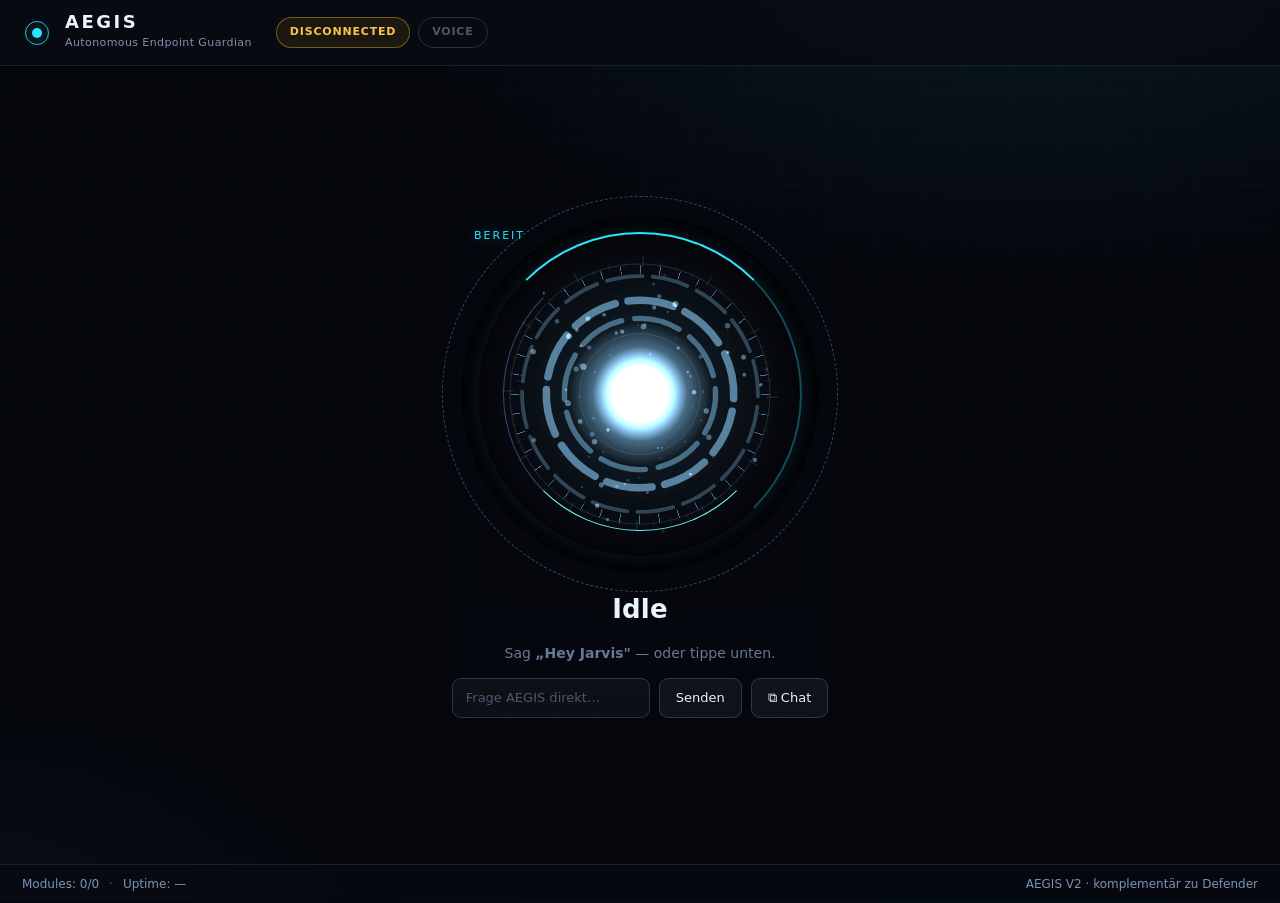
==== commit 09022990: "v2.6.17: ehrlicher Live-Wissens-Zaehler im Dashboard (echte Zahl + Zuwachs) Neues Element 'Wissensba" ====
--- a/aegis2/ui/web/index.html
+++ b/aegis2/ui/web/index.html
@@ -105,6 +105,7 @@
           <div class="vital" data-vital="netz"><span class="vital-label">Netz-Aktivität</span><span class="vital-bar"><i></i></span><span class="vital-val mono">—</span></div>
           <div class="vital" data-vital="bedrohung"><span class="vital-label">Bedrohungslage</span><span class="vital-bar"><i></i></span><span class="vital-val mono">—</span></div>
         </div>
+        <div class="mono" id="vital-knowledge" title="Echte, wachsende Wissensbasis — zählt nur hoch, wenn AEGIS wirklich dazulernt" style="margin-top:13px;font-size:12.5px;color:#8aa0b8;letter-spacing:.3px">Wissensbasis: — Einträge</div>
       </div>
       <div class="stat-grid">
         <div class="stat-tile">
@@ -811,7 +812,7 @@
 <script src="updater.js?v=251"></script>
 <script src="sentinel.js?v=250"></script>
     <script src="dashboard.js?v=244"></script>
-    <script src="panels.js?v=264"></script>
+    <script src="panels.js?v=265"></script>
     <script src="embeds.js?v=2"></script>
 </body>
 </html>
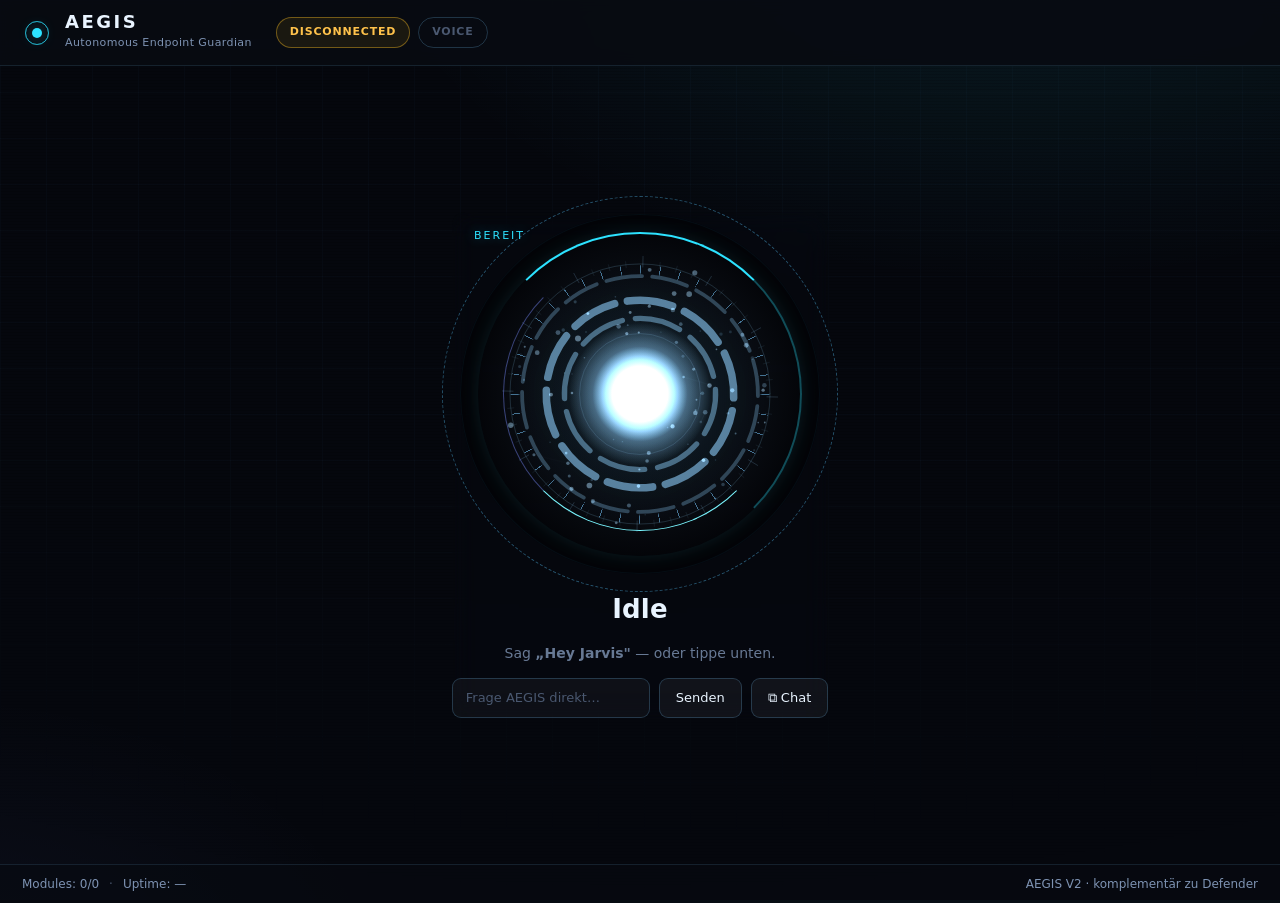
==== commit 2d36916c: "v2.6.18: Befehls-/Faehigkeiten-Liste aktualisiert (war veraltet) + Modell-Beispiele index.html 'Verf" ====
--- a/aegis2/ui/web/index.html
+++ b/aegis2/ui/web/index.html
@@ -398,20 +398,14 @@
       <div class="card">
         <div class="card-head"><h2>Verfügbare Kommandos</h2></div>
         <ul class="cmd-list">
-          <li><kbd>"öffne youtube.com"</kbd> · <kbd>"öffne discord"</kbd> — Website/App öffnen oder nach vorne holen</li>
-          <li><kbd>"beende spotify"</kbd> — laufende App schließen</li>
-          <li><kbd>"spiele <i>…</i>"</kbd> — Spotify-Link/Song abspielen · <kbd>"stoppe die musik"</kbd> · <kbd>"nächster song"</kbd></li>
-          <li><kbd>"suche auf spotify <i>musik</i>"</kbd> — direkt in Spotify/YouTube suchen</li>
-          <li><kbd>"lerne: <i>…</i>"</kbd> — mit Wissen füttern · <kbd>"was ist <i>…</i>"</kbd> — schlägt selbst nach</li>
-          <li><kbd>"lerne von <i>https://…</i>"</kbd> — aus einem Link lernen (Quelle wird geprüft)</li>
-          <li><kbd>"speicher das als <i>name</i> <i>https://…</i>"</kbd> — Shortcut, später per <kbd>"spiele <i>name</i>"</kbd></li>
-          <li><kbd>"merk dir, dass <i>…</i>"</kbd> — Fakt merken · <kbd>"vergiss alles"</kbd></li>
-          <li><kbd>"was hast du gelernt"</kbd> — echte Erkenntnisse · <kbd>"was ist neu"</kbd> — Changelog</li>
-          <li><kbd>"wie spät ist es"</kbd> · <kbd>"welches datum"</kbd> — aus der Systemzeit</li>
-          <li><kbd>"wie viele CPU-Kerne"</kbd> · <kbd>"welche grafikkarte"</kbd> — Systeminfo</li>
-          <li><kbd>"hör ab jetzt auf <i>Jarvis</i>"</kbd> — Weckwort · <kbd>"nenn mich SIR"</kbd> — Anrede</li>
-          <li><kbd>"ollama pull qwen2.5:7b"</kbd> — Modell laden + aktivieren</li>
-          <li><kbd>"status"</kbd> · <kbd>"scan"</kbd> · <kbd>"ist der scan fertig?"</kbd> · <kbd>"zeig bedrohungen"</kbd> · <kbd>"quarantäne"</kbd></li>
+          <li><b>🛡️ Schutz:</b> <kbd>"status"</kbd> · <kbd>"scan"</kbd> · <kbd>"ist der scan fertig?"</kbd> · <kbd>"zeig bedrohungen"</kbd> · <kbd>"quarantäne"</kbd> · <kbd>"ist das sicher: <i>Link/Text</i>"</kbd></li>
+          <li><b>👁️ Bildschirm:</b> <kbd>"was siehst du"</kbd> · <kbd>"mache ein Screenshot"</kbd> — erkennt den Bildschirm + warnt bei echter Gefahr</li>
+          <li><b>🤖 Agent:</b> <kbd>"plane: <i>…</i>"</kbd> · <kbd>"erledige folgendes: <i>…</i>"</kbd> — plant mehrere Schritte, führt sichere automatisch aus</li>
+          <li><b>🎵 Musik & Spotify:</b> <kbd>"spiele <i>…</i>"</kbd> · <kbd>"nächster Song"</kbd> · <kbd>"Spotify leiser"</kbd> · <kbd>"like den Song"</kbd> · <kbd>"verbinde mein Spotify"</kbd> · <kbd>"zeig meine Lieblingssongs"</kbd></li>
+          <li><b>🪟 Fenster & Apps:</b> <kbd>"öffne discord"</kbd> · <kbd>"beende spotify"</kbd> · <kbd>"minimiere dich"</kbd> · <kbd>"verschiebe <i>X</i> auf den Hauptmonitor"</kbd> · <kbd>"hebe <i>X</i> hervor"</kbd> · <kbd>"schließe den Chat"</kbd></li>
+          <li><b>🧠 Wissen & Gedächtnis:</b> <kbd>"was ist <i>…</i>"</kbd> · <kbd>"lerne: <i>…</i>"</kbd> · <kbd>"lerne von <i>https://…</i>"</kbd> · <kbd>"merk dir, dass <i>…</i>"</kbd> · <kbd>"was hast du gelernt"</kbd> · <kbd>"vergiss alles"</kbd></li>
+          <li><b>🗣️ Stimme & Anrede:</b> <kbd>"nenn mich SIR"</kbd> · <kbd>"hör ab jetzt auf <i>Jarvis</i>"</kbd> · <kbd>"nutze die Microsoft-Stimme"</kbd> / <kbd>"…die neuronale Stimme"</kbd> · <kbd>"sei ruhig"</kbd> / <kbd>"sprich wieder"</kbd></li>
+          <li><b>⚙️ System & Info:</b> <kbd>"systeminfo"</kbd> · <kbd>"wie spät ist es"</kbd> · <kbd>"welches Modell"</kbd> · <kbd>"was ist neu"</kbd> · <kbd>"wie bist du aufgebaut"</kbd> · <kbd>"was kannst du"</kbd> · <kbd>"starte dich neu"</kbd></li>
         </ul>
       </div>
       <div class="card">
@@ -474,13 +468,14 @@
       <div class="card">
         <div class="card-head"><h2>Was AEGIS kann</h2></div>
         <div class="arch" style="grid-template-areas:none;grid-template-columns:1fr 1fr">
-          <div class="arch-box"><b>🛡️ Sicherheit</b><span>System-Scan · Bedrohungen · Quarantäne · Echtzeit-Watcher (Prozess/Datei/Netzwerk) · Domain-Blocklist</span></div>
-          <div class="arch-box"><b>👁️ Bildschirm sehen</b><span>«was ist das» / «was siehst du» — Screenshot erkennen + bei echter Gefahr warnen</span></div>
-          <div class="arch-box"><b>🎙️ Stimme</b><span>«Hey Jarvis» · freihändig · Deutsch (Whisper auf GPU) · spricht zurück</span></div>
-          <div class="arch-box"><b>🎵 Medien</b><span>Spotify/YouTube steuern · app-genaue Lautstärke · echter Play/Pause-Status</span></div>
-          <div class="arch-box"><b>🌐 Browser</b><span>Tabs öffnen/fokussieren · «was läuft» · Risiko-Links blockieren</span></div>
-          <div class="arch-box"><b>🧠 Wissen & Lernen</b><span>«lerne …» · «was ist …» · merkt sich Fakten · Auto-Research im Hintergrund</span></div>
-          <div class="arch-box"><b>⚙️ System</b><span>Apps öffnen/schließen · Systeminfo · Embeds · Neustart</span></div>
+          <div class="arch-box"><b>🛡️ Sicherheit</b><span>System-Scan · Bedrohungen · Quarantäne · Echtzeit-Watcher (Prozess/Datei/Netzwerk/USB) · Domain-Blocklist · «ist das sicher: …»</span></div>
+          <div class="arch-box"><b>👁️ Bildschirm sehen</b><span>«was siehst du» / «mache ein Screenshot» — erkennt den Bildschirm + warnt bei echter Gefahr</span></div>
+          <div class="arch-box"><b>🤖 Mehrschritt-Agent</b><span>«plane: …» / «erledige folgendes …» — plant mehrere Schritte und führt sichere automatisch aus</span></div>
+          <div class="arch-box"><b>📱 Auf dem Handy</b><span>Volle Oberfläche live übers Handy (Tailscale, verschlüsselt) — per VOICE auch sprechen</span></div>
+          <div class="arch-box"><b>🎙️ Stimme</b><span>«Hey Jarvis» · Deutsch (Whisper/GPU) · spricht zurück · «nutze die Microsoft-/neuronale Stimme»</span></div>
+          <div class="arch-box"><b>🎵 Medien & Spotify</b><span>Echtes Spotify-Login + «like den Song» · app-genaue Lautstärke · echter Play/Pause-Status</span></div>
+          <div class="arch-box"><b>🧠 Wissen & Lernen</b><span>«lerne …» · «was ist …» · merkt sich Fakten · lernt im Hintergrund (~1/Min) dazu</span></div>
+          <div class="arch-box"><b>🪟 Bedienung</b><span>Apps öffnen/schließen · «minimiere dich» · Fenster verschieben · Embeds · Neustart · Systeminfo</span></div>
           <div class="arch-box" style="border-color:var(--acc)"><b>📊 Mein Gedächtnis</b><span id="cap-mem">frag «was hast du gelernt» für Details.</span></div>
         </div>
       </div>
@@ -598,8 +593,8 @@
           <input type="text" id="llm-base-url" placeholder="http://localhost:1234" autocomplete="off" spellcheck="false">
         </div>
         <div class="form-row">
-          <label>Modell — z. B. qwen3:8b · llama-3.1-8b</label>
-          <input type="text" id="llm-model" placeholder="qwen3:8b" autocomplete="off" spellcheck="false">
+          <label>Modell — z. B. gemma3:4b (Standard) · llama3.1:8b</label>
+          <input type="text" id="llm-model" placeholder="gemma3:4b" autocomplete="off" spellcheck="false">
         </div>
         <div class="form-row">
           <label>API-Schlüssel (nur Cloud; lokal leer lassen)</label>
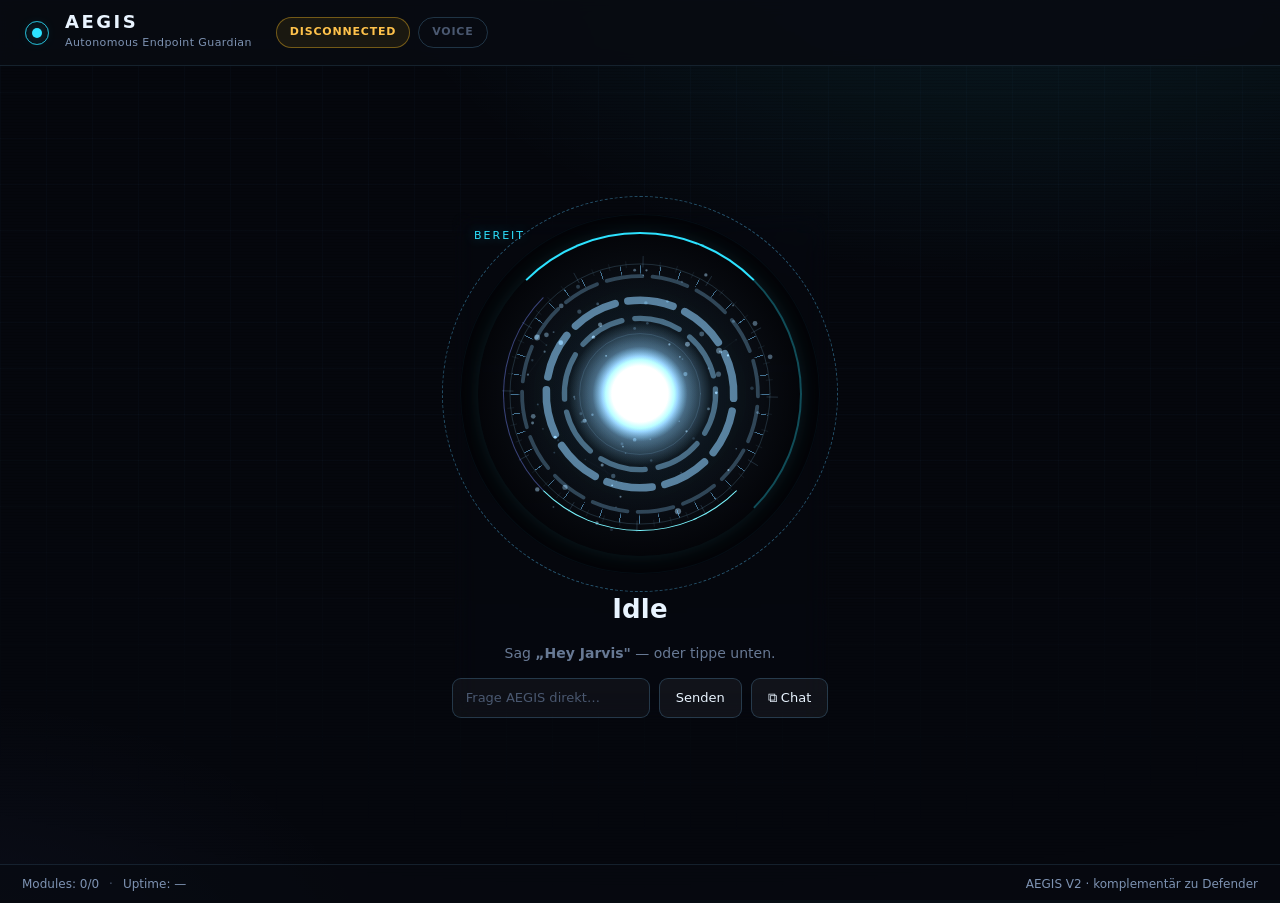
==== commit 186d79eb: "v2.6.19: Pre-Release-Audit-Politur + Versions-Bump (2.4.9 -> 2.6.19) Veraltete Modell-Verweise auf a" ====
--- a/aegis2/ui/web/index.html
+++ b/aegis2/ui/web/index.html
@@ -593,7 +593,7 @@
           <input type="text" id="llm-base-url" placeholder="http://localhost:1234" autocomplete="off" spellcheck="false">
         </div>
         <div class="form-row">
-          <label>Modell — z. B. gemma3:4b (Standard) · llama3.1:8b</label>
+          <label>Modell — z. B. gemma3:4b (Standard) · qwen3:8b</label>
           <input type="text" id="llm-model" placeholder="gemma3:4b" autocomplete="off" spellcheck="false">
         </div>
         <div class="form-row">
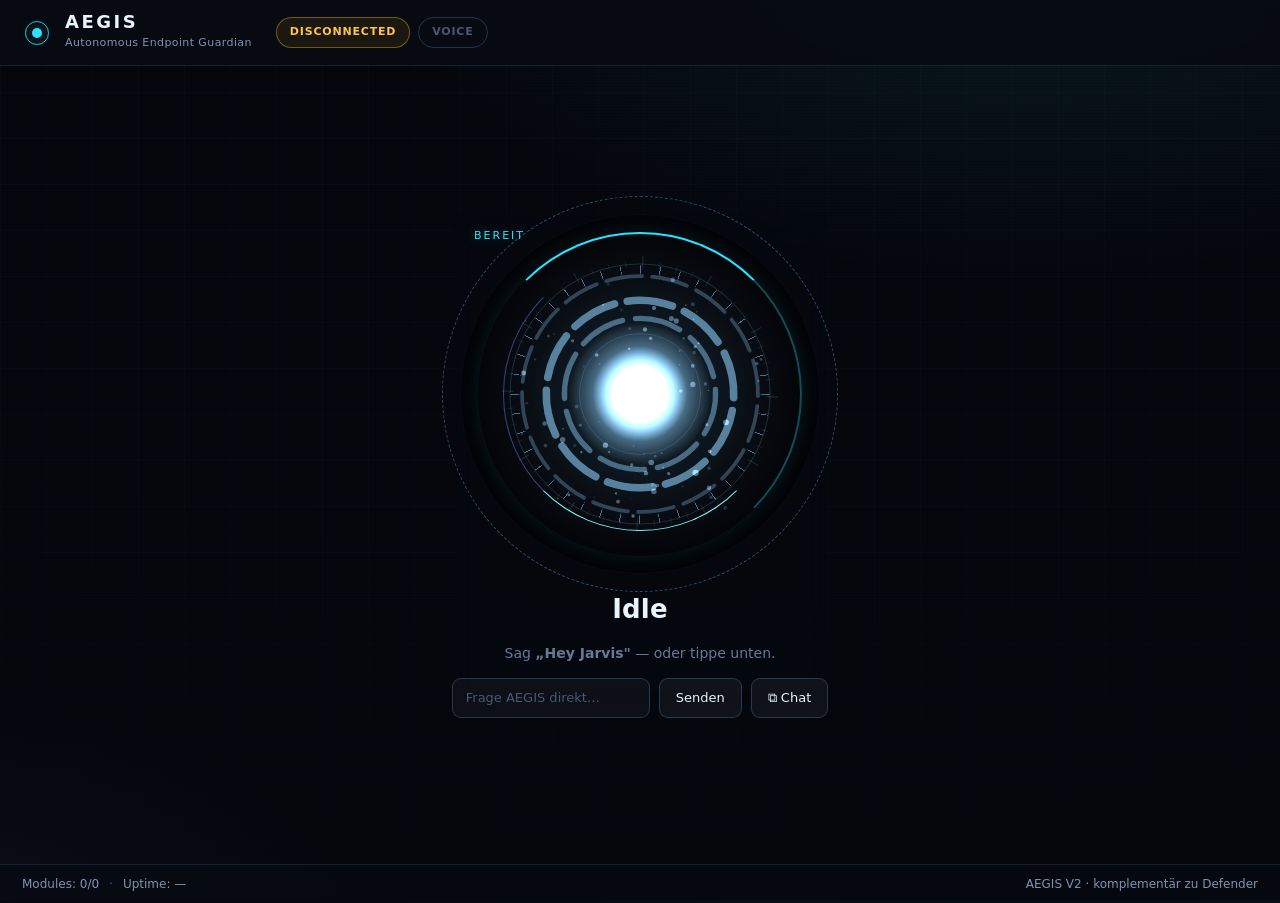
==== commit 7acc7561: "v2.6.22: Live-Fortschrittsanzeige fuer Updates (Download %/Verifikation/Einspielen) Bisher lief ein " ====
--- a/aegis2/ui/web/index.html
+++ b/aegis2/ui/web/index.html
@@ -24,7 +24,7 @@
 ">
 <meta http-equiv="X-Content-Type-Options" content="nosniff">
 <meta name="referrer" content="no-referrer">
-<link rel="stylesheet" href="style.css?v=273">
+<link rel="stylesheet" href="style.css?v=274">
 <link rel="stylesheet" href="mobile_fix.css?v=5">
 <script src="qrc:///qtwebchannel/qwebchannel.js"></script>
 </head>
@@ -44,6 +44,16 @@
 </div>
 
 <div id="app">
+
+  <!-- ===== Live-Update-Fortschritt — erscheint NUR waehrend eines Updates ===== -->
+  <div id="update-banner" class="update-banner" hidden role="status" aria-live="polite">
+    <div id="update-bar" class="update-bar"></div>
+    <div class="update-row">
+      <span class="update-ico" aria-hidden="true">⬆</span>
+      <span id="update-text" class="update-text">Update …</span>
+      <button id="update-apply" class="update-apply" hidden>Jetzt installieren</button>
+    </div>
+  </div>
 
   <!-- ===== Header ===== -->
   <header class="topbar">
@@ -807,7 +817,7 @@
 <script src="updater.js?v=251"></script>
 <script src="sentinel.js?v=250"></script>
     <script src="dashboard.js?v=244"></script>
-    <script src="panels.js?v=265"></script>
+    <script src="panels.js?v=266"></script>
     <script src="embeds.js?v=2"></script>
 </body>
 </html>
--- a/aegis2/ui/web/style.css
+++ b/aegis2/ui/web/style.css
@@ -576,3 +576,18 @@
   background:linear-gradient(90deg,#38bdf8,#818cf8); transition:width .35s ease}
 #boot-overlay .boot-pct{font-size:12px; color:#7fd1ff; font-variant-numeric:tabular-nums; min-height:16px}
 #boot-overlay .boot-hint{margin-top:14px; font-size:11.5px; line-height:1.5; color:#6b7d95}
+
+/* ===== Live-Update-Fortschritt (Banner oben, nur waehrend eines Updates) ===== */
+#update-banner{position:fixed; left:0; right:0; top:0; z-index:9998;
+  background:rgba(8,16,28,.97); border-bottom:1px solid rgba(56,189,248,.55);
+  box-shadow:0 6px 22px rgba(0,0,0,.55); padding:11px 16px 9px; -webkit-backdrop-filter:blur(7px); backdrop-filter:blur(7px)}
+#update-banner[hidden]{display:none}
+#update-banner .update-bar{position:absolute; left:0; bottom:0; height:3px; width:0;
+  background:linear-gradient(90deg,#38bdf8,#818cf8); box-shadow:0 0 9px #38bdf8; transition:width .4s ease}
+#update-banner .update-row{display:flex; align-items:center; justify-content:center; gap:12px; flex-wrap:wrap}
+#update-banner .update-ico{color:#7fd1ff; font-size:15px}
+#update-banner .update-text{color:#dbeafe; font-size:13.5px; letter-spacing:.3px; font-variant-numeric:tabular-nums}
+#update-banner .update-apply{background:linear-gradient(90deg,#38bdf8,#818cf8); color:#04121f; border:0;
+  border-radius:7px; padding:5px 13px; font-weight:600; font-size:12.5px; cursor:pointer}
+#update-banner .update-apply[hidden]{display:none}
+#update-banner .update-apply:hover{filter:brightness(1.08)}
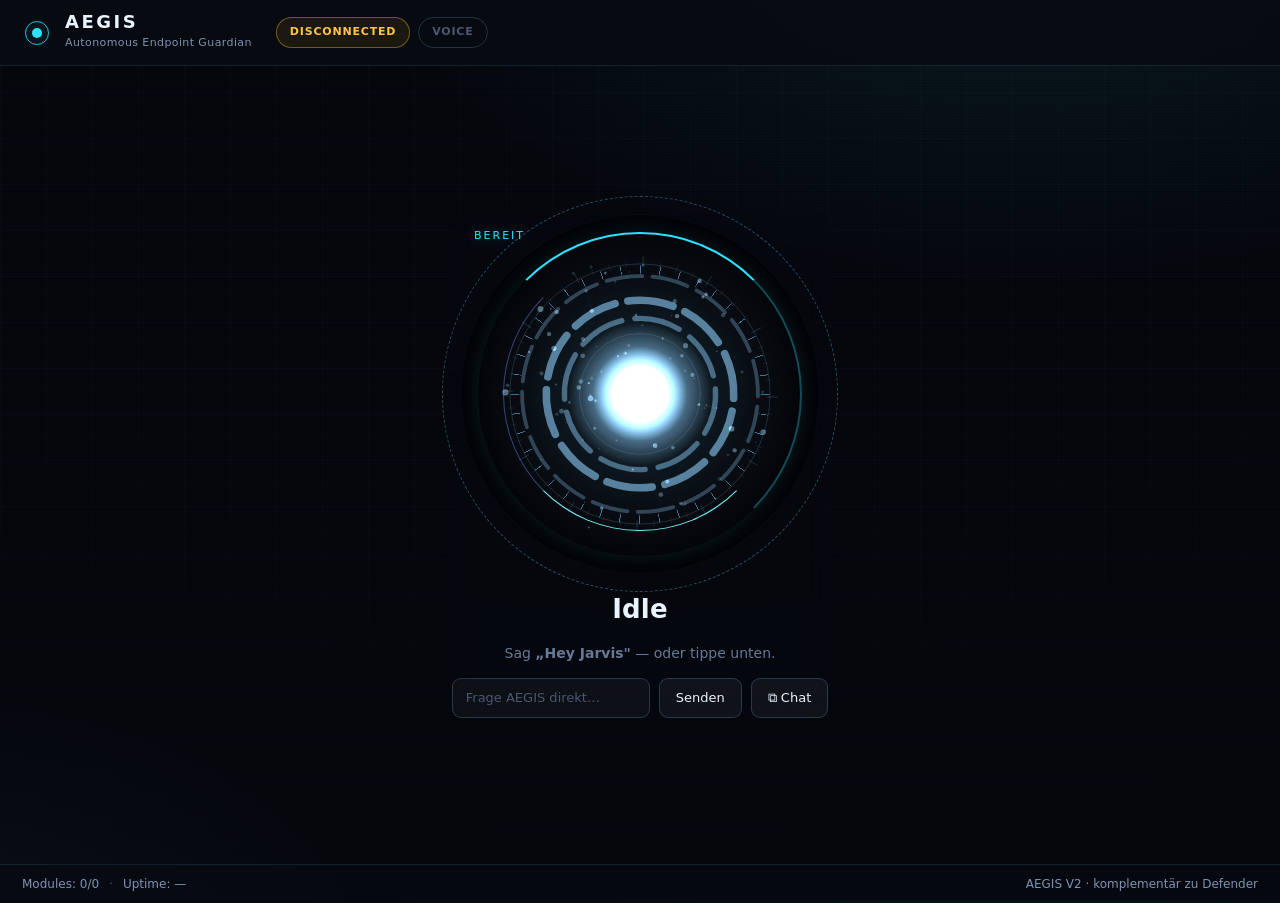
==== commit 4b35e72e: "v2.6.25: Live-Fixes — "bist du aktuell" (Update), Screenshot-Monitor-Auswahl, Vision-Zoom Aus echtem" ====
--- a/aegis2/ui/web/index.html
+++ b/aegis2/ui/web/index.html
@@ -817,7 +817,7 @@
 <script src="updater.js?v=251"></script>
 <script src="sentinel.js?v=250"></script>
     <script src="dashboard.js?v=244"></script>
-    <script src="panels.js?v=266"></script>
+    <script src="panels.js?v=267"></script>
     <script src="embeds.js?v=2"></script>
 </body>
 </html>
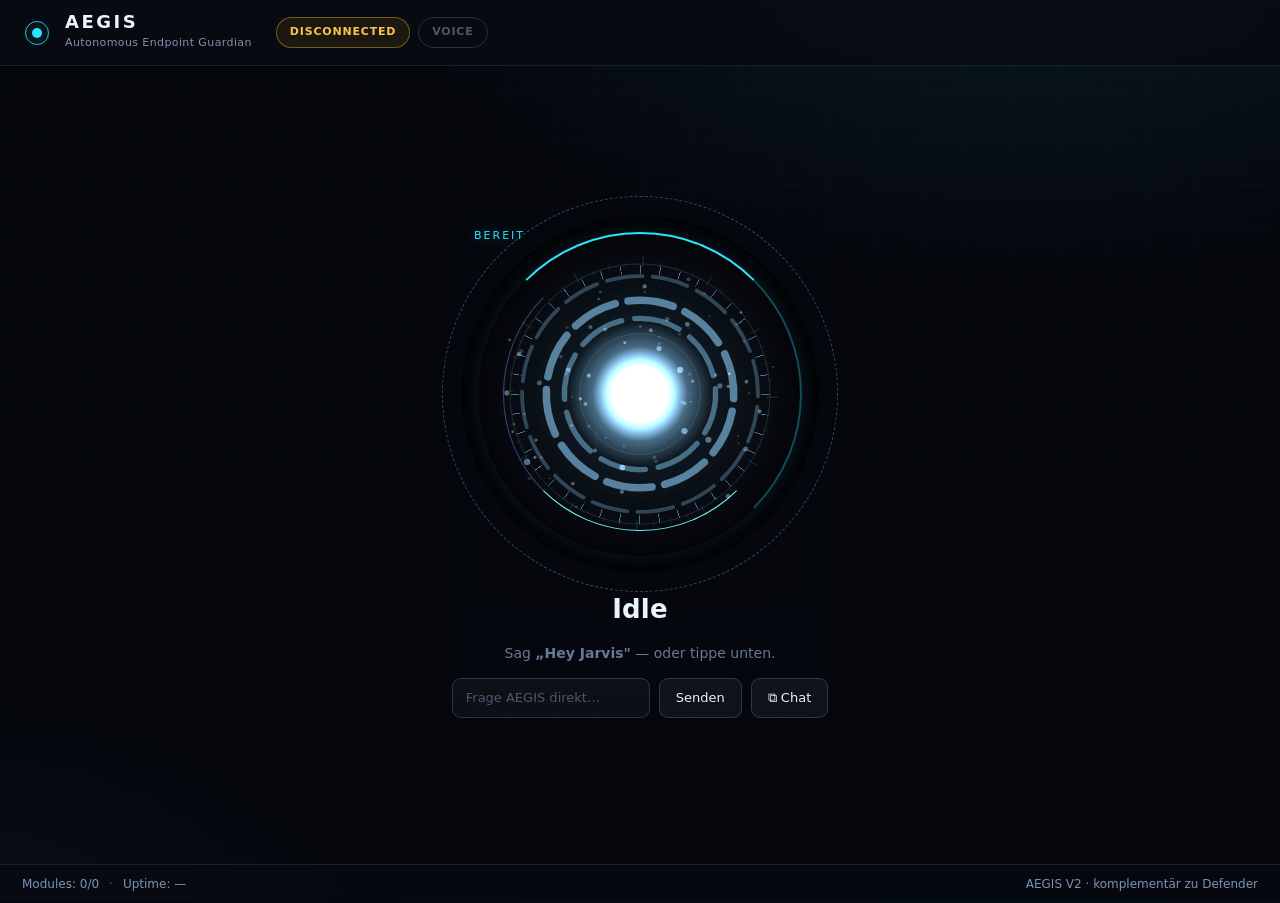
==== commit 7988401e: "v2.6.27: Vision-Fehlalarm behoben + Vorschau-UX (Zoom/Verschieben/Schliessen) Live gemeldet — auf Di" ====
--- a/aegis2/ui/web/index.html
+++ b/aegis2/ui/web/index.html
@@ -817,7 +817,7 @@
 <script src="updater.js?v=251"></script>
 <script src="sentinel.js?v=250"></script>
     <script src="dashboard.js?v=244"></script>
-    <script src="panels.js?v=267"></script>
+    <script src="panels.js?v=268"></script>
     <script src="embeds.js?v=2"></script>
 </body>
 </html>
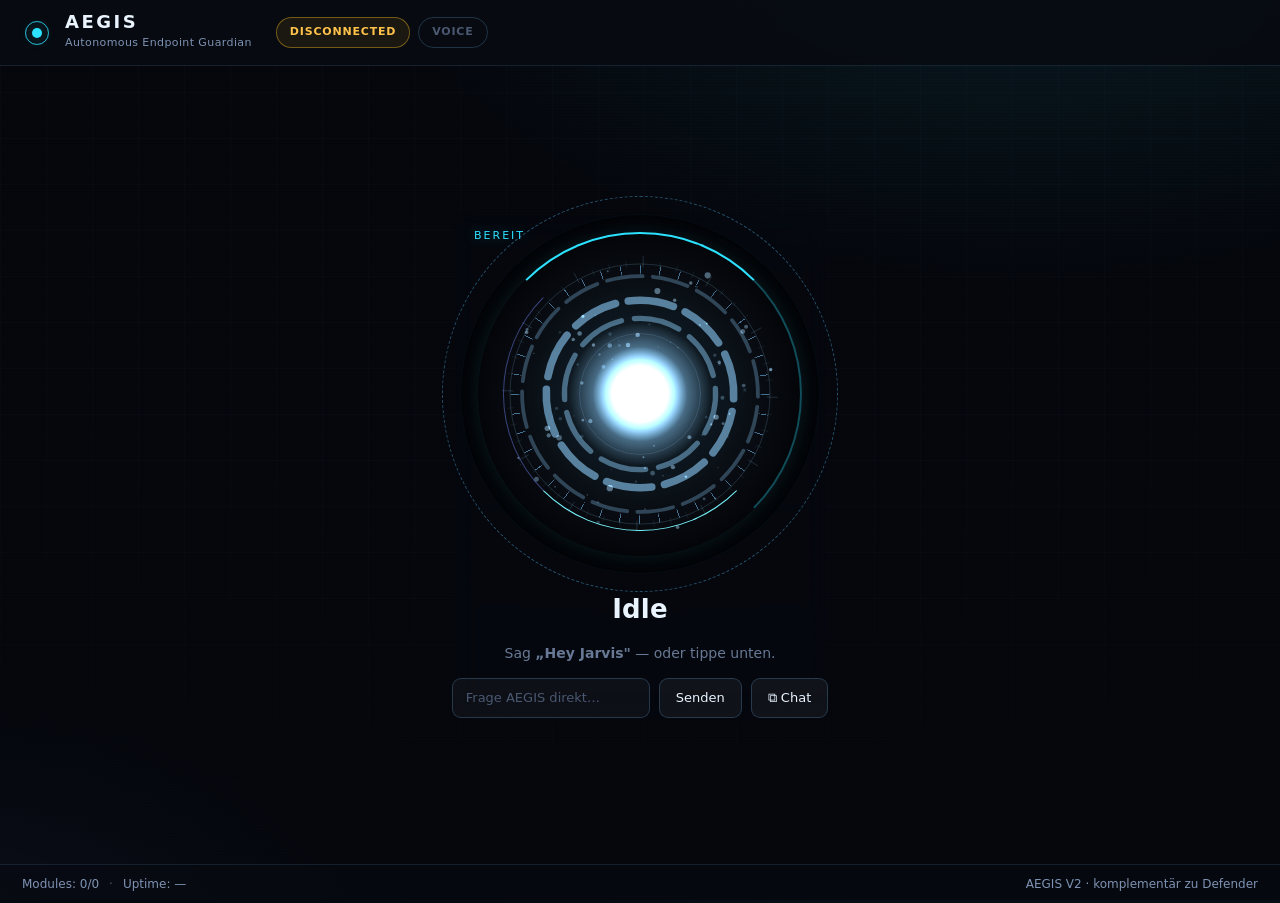
==== commit db557dc2: "v2.6.34: 'Auf dem neuesten Stand'-Banner blendet sich aus (keine Dauerleiste) panels.js renderUpdate" ====
--- a/aegis2/ui/web/index.html
+++ b/aegis2/ui/web/index.html
@@ -817,7 +817,7 @@
 <script src="updater.js?v=251"></script>
 <script src="sentinel.js?v=250"></script>
     <script src="dashboard.js?v=244"></script>
-    <script src="panels.js?v=268"></script>
+    <script src="panels.js?v=269"></script>
     <script src="embeds.js?v=2"></script>
 </body>
 </html>
